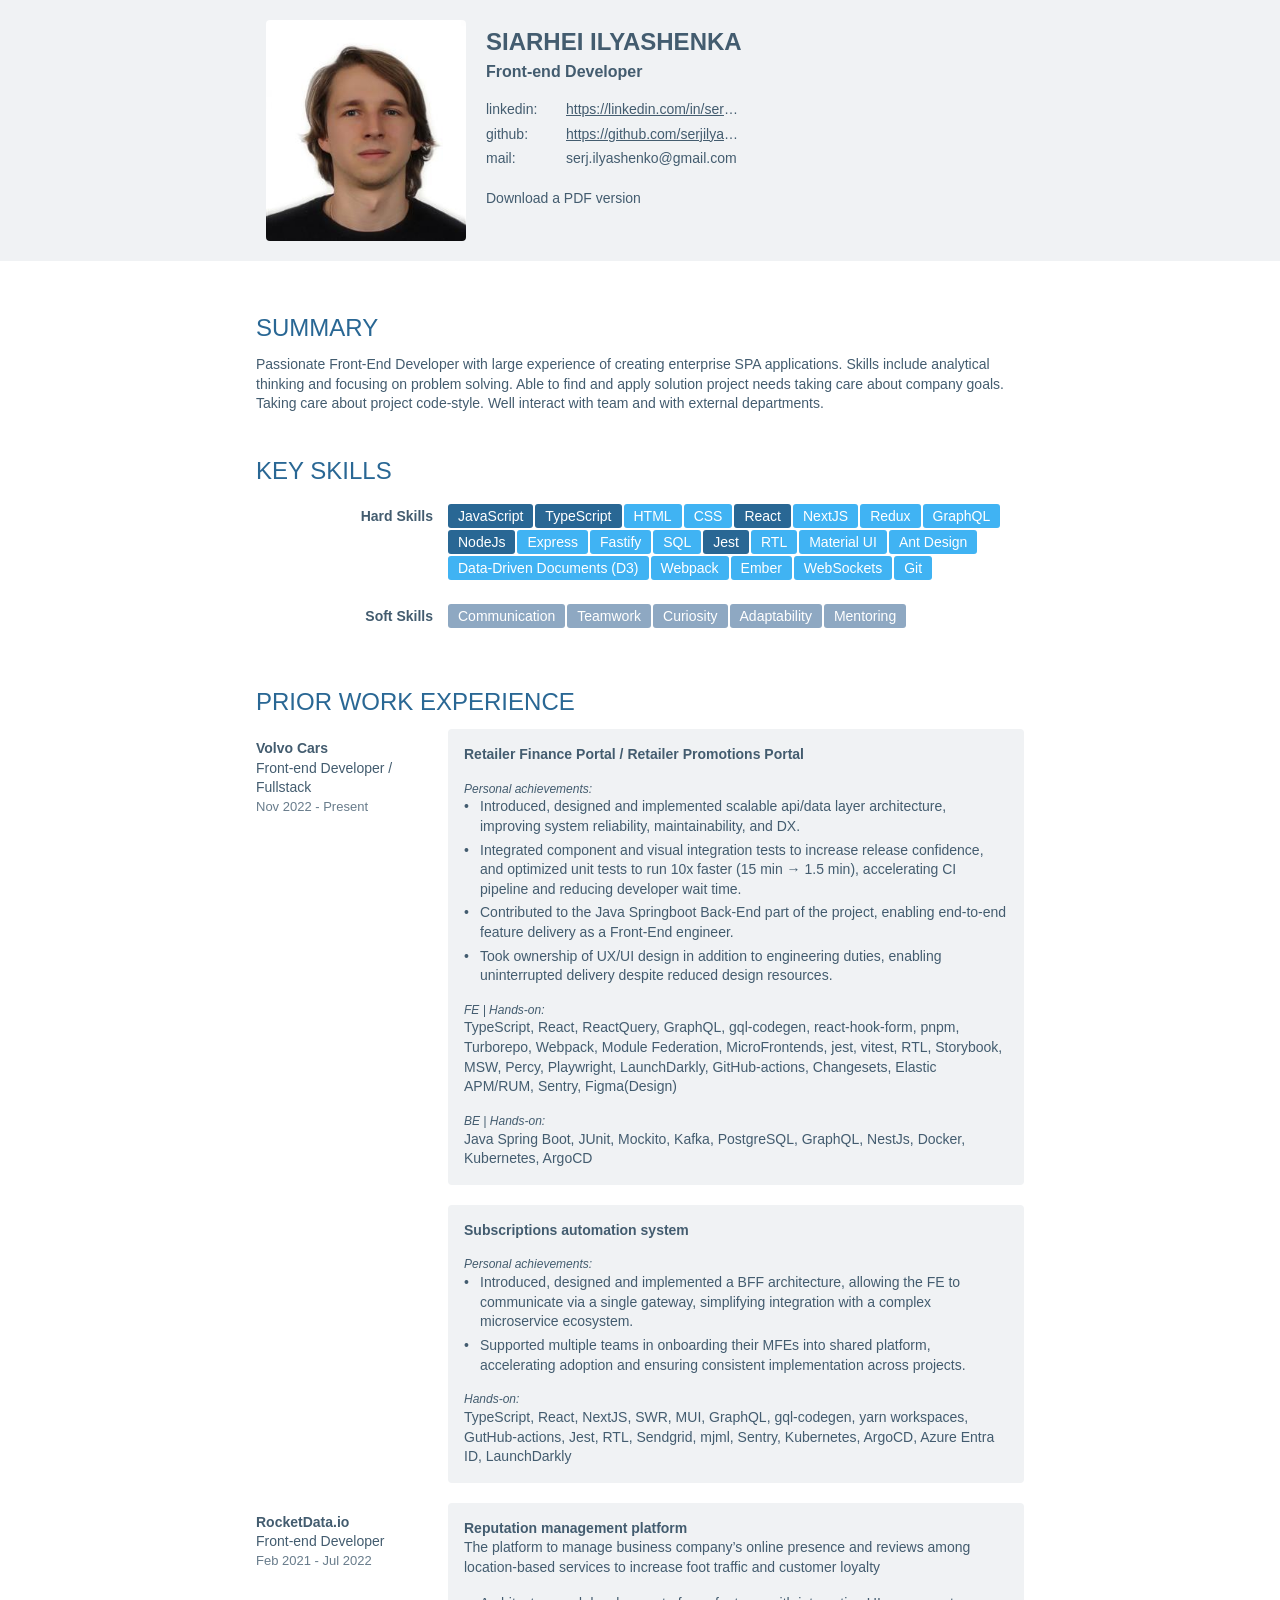
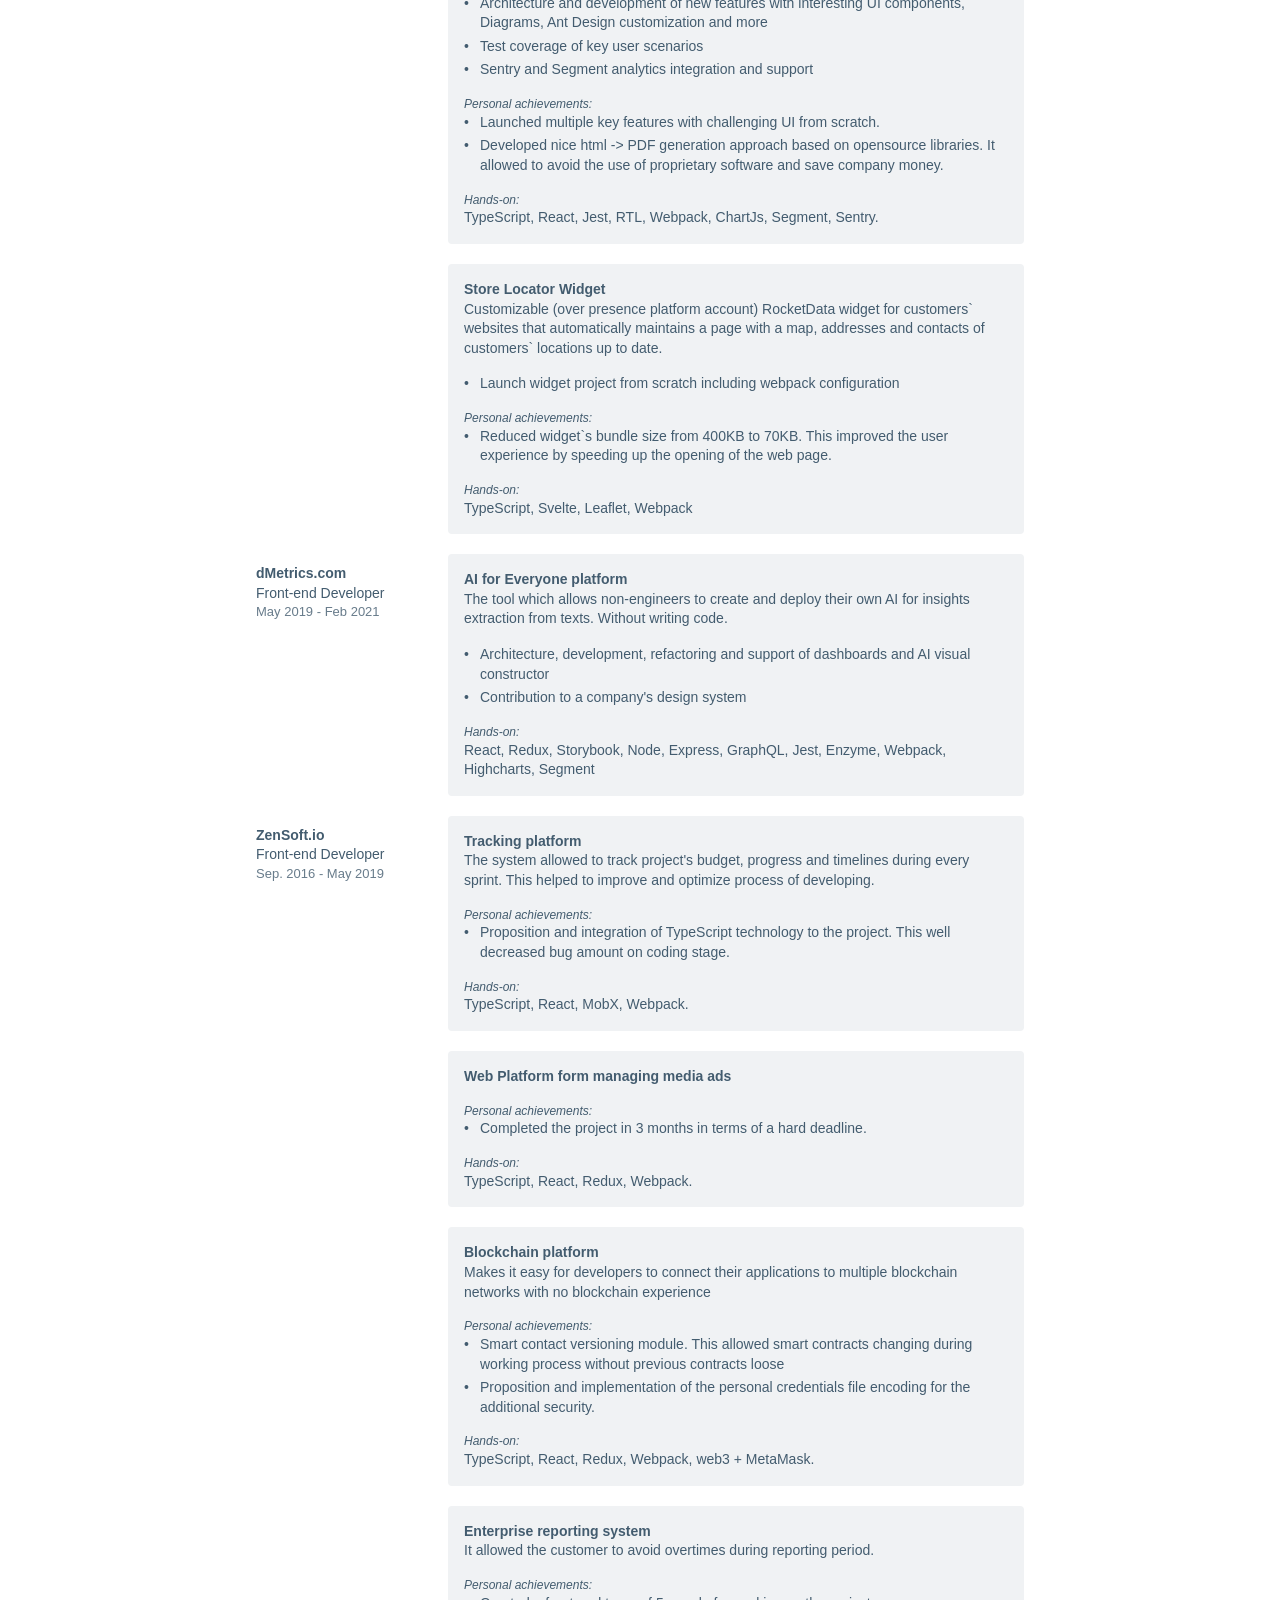
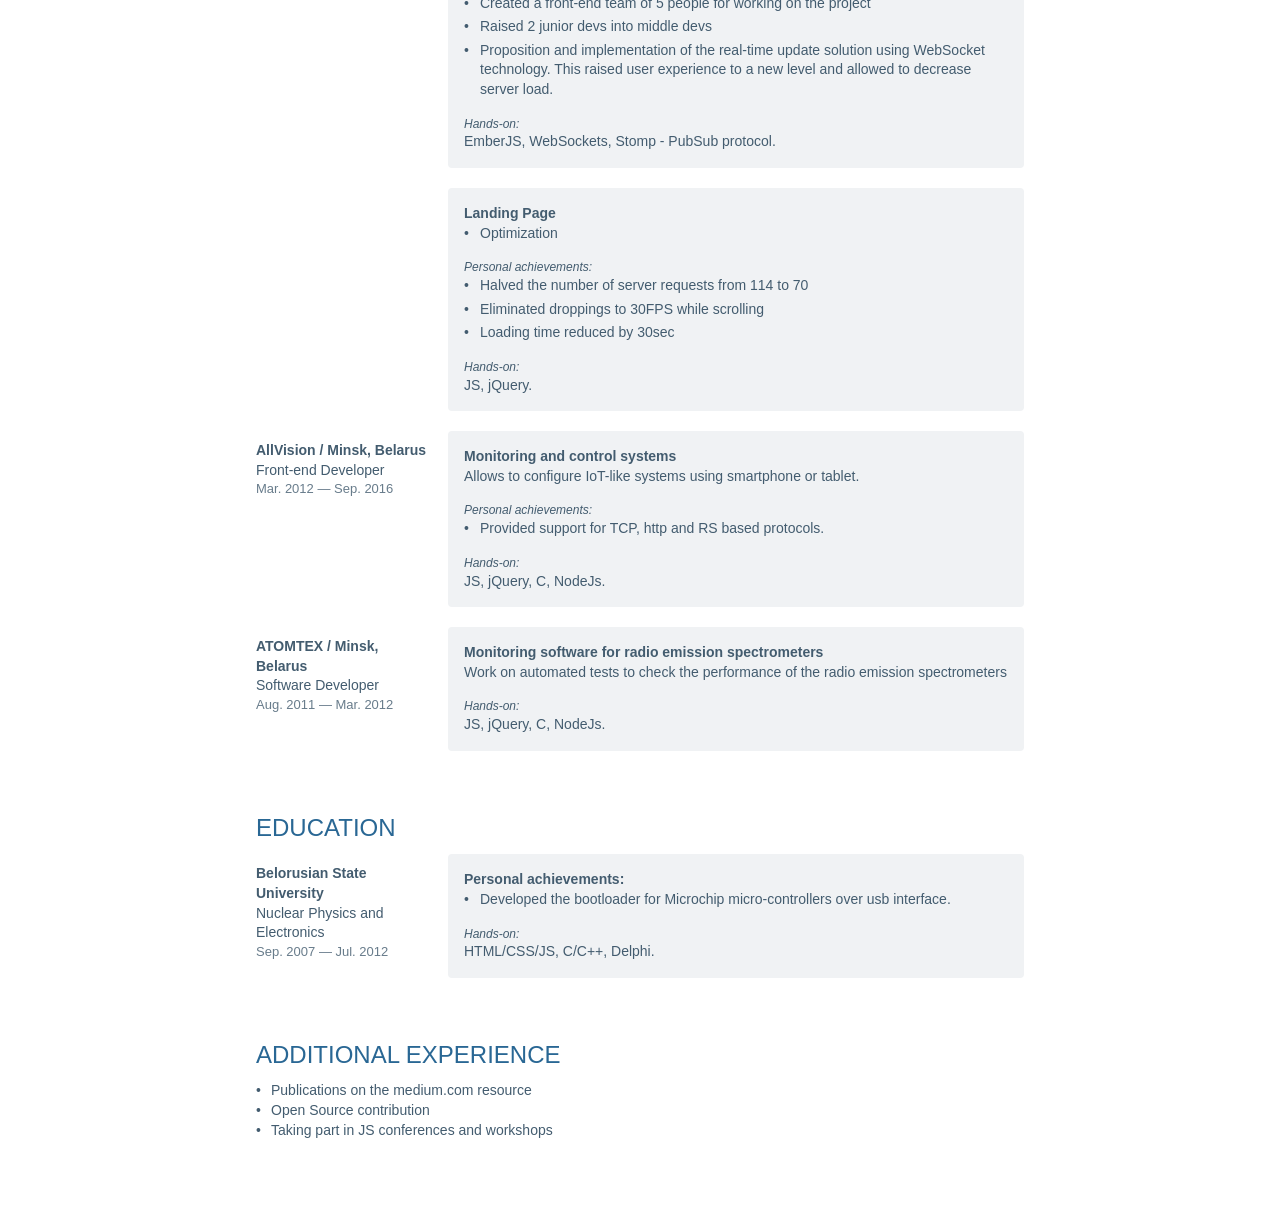
==== index.html @ 5556b8e8 "Hands-on Technologies & Tools -> Hands-on" ====
<!DOCTYPE html>
<html lang="en">
<head>
  <meta charset="UTF-8"/>
  <meta name="viewport" content="width=device-width, initial-scale=1.0"/>
  <meta http-equiv="X-UA-Compatible" content="ie=edge"/>
  <title>Siarhei Ilyashenka - Front-end developer</title>
  <meta name="twitter:title" content="Sergio Ilyashenko - Online Resume">
  <meta name="twitter:description" content="Passionate UI creator 🛠️">
  <meta name="twitter:image:src" content="https://serjilyashenko.github.io/resume/preview.png">
  <meta name="twitter:card" content="summary_large_image">
  <meta property="og:title" content="Sergio Ilyashenko - Online Resume"/>
  <meta property="og:image" content="https://serjilyashenko.github.io/resume/preview.png"/>
  <meta property="og:image:width" content="3560"/>
  <meta property="og:image:height" content="1526"/>
  <meta property="og:description" content="Passionate UI creator"/>
  <meta property="og:url" content="https://serjilyashenko.github.io/resume/"/>
  <link rel="shortcut icon" href="./favicon.jpeg"/>
  <link rel="stylesheet" href="./styles.css"/>
</head>
<body>
<div class="page-wrapper">
  <header class="header">
    <div class="header__content">
      <div class="header__left">
        <div class="header__photo">
          <img src="photo.jpg" alt="Sergio Ilyashenko"/>
        </div>
      </div>
      <div class="header__center">
        <div class="owner">
          <h1 class="owner__name">
            Siarhei Ilyashenka
          </h1>
          <p class="owner__position">
            Front-end Developer
          </p>
          <address class="owner__contacts">
            <div class="owner__contact">
              <div class="owner__contact-label">linkedin:</div>
              <a class="link" href="https://linkedin.com/in/sergio-ilyashenko" target="_blank"
              >https://linkedin.com/in/sergio-ilyashenko</a>
            </div>
            <div class="owner__contact">
              <div class="owner__contact-label">github:</div>
              <a class="link" href="https://github.com/serjilyashenko" target="_blank"
              >https://github.com/serjilyashenko</a>
            </div>
            <div class="owner__contact">
              <div class="owner__contact-label">mail:</div>
              <div>serj.ilyashenko@gmail.com</div>
            </div>
          </address>
          <div class="download">
            <a
              class="download__btn"
              href="./Siarhei%20Ilyashenka%20-%20Front-end%20developer.pdf"
              target="_blank"
              download="Siarhei Ilyashenka - Frontend developer.pdf"
            >Download a PDF version</a
            >
          </div>
        </div>
      </div>
    </div>
  </header>
  <main class="page-content">
    <section class="topic">
      <h2 class="topic__title">Summary</h2>
      <p class="topic__content">
        Passionate Front-End Developer with large experience of creating enterprise SPA applications. Skills
        include analytical thinking and focusing on problem solving. Able to find and apply solution project needs
        taking care about company goals. Taking care about project code-style. Well interact with team and with
        external departments.
      </p>
    </section>
    <section class="topic">
      <h2 class="topic__title">Key skills</h2>
      <div class="topic__content">
        <div class="skills">
          <div class="skills__left">
            <div class="company">
              <div class="company__name company__name_right">Hard Skills</div>
            </div>
          </div>
          <div class="skills__center">
            <ul class="skill-list">
              <li class="skill-list__item skill-list__item_highlight">JavaScript</li>
              <li class="skill-list__item skill-list__item_highlight">TypeScript</li>
              <li class="skill-list__item">HTML</li>
              <li class="skill-list__item">CSS</li>
              <li class="skill-list__item skill-list__item_highlight">React</li>
              <li class="skill-list__item">NextJS</li>
              <li class="skill-list__item">Redux</li>
              <li class="skill-list__item">GraphQL</li>
              <li class="skill-list__item skill-list__item_highlight">NodeJs</li>
              <li class="skill-list__item">Express</li>
              <li class="skill-list__item">Fastify</li>
              <li class="skill-list__item">SQL</li>
<!--              <li class="skill-list__item">NestJs</li>-->
              <li class="skill-list__item skill-list__item_highlight">Jest</li>
              <li class="skill-list__item">RTL</li>
              <li class="skill-list__item">Material UI</li>
              <li class="skill-list__item">Ant Design</li>
              <li class="skill-list__item">Data-Driven Documents (D3)</li>
              <li class="skill-list__item">Webpack</li>
              <li class="skill-list__item">Ember</li>
              <!--              <li class="skill-list__item">KnockoutJs</li>-->
              <li class="skill-list__item">WebSockets</li>
              <li class="skill-list__item">Git</li>
            </ul>
          </div>
        </div>
        <div class="skills">
          <div class="skills__left">
            <div class="company">
              <div class="company__name company__name_right">Soft Skills</div>
            </div>
          </div>
          <div class="skills__center">
            <ul class="skill-list skills-list_additional">
              <li class="skill-list__item">Communication</li>
              <li class="skill-list__item">Teamwork</li>
              <li class="skill-list__item">Curiosity</li>
              <li class="skill-list__item">Adaptability</li>
              <li class="skill-list__item">Mentoring</li>
              <!--                  <li class="skill-list__item">Interviewing</li>-->
            </ul>
          </div>
        </div>
      </div>
    </section>
    <section class="topic">
      <h2 class="topic__title">Prior work experience</h2>
      <div class="topic__content">
        <div class="experience">
          <div class="experience__left">
            <div class="company">
              <div class="company__name">Volvo Cars</div>
              <div class="company__position">Front-end Developer / Fullstack</div>
              <div class="company__dates"> Nov 2022 - Present</div>
            </div>
          </div>
          <div class="experience__center">
            <!-- VolvoCars projects start -->
            <div class="project">
              <h4 class="project__title">
                Retailer Finance Portal / Retailer Promotions Portal
              </h4>
<!--              <ul class="project__text">-->
<!--                <li>Architecture, launch and development of a new MFEs in a monorepo ecosystem</li>-->
<!--              </ul>-->
              <p class="project__subtitle">
                Personal achievements:
              </p>
              <ul class="project__text">
                <li>Introduced, designed and implemented scalable api/data layer architecture, improving system reliability, maintainability, and DX.</li>
                <li>Integrated component and visual integration tests to increase release confidence, and optimized unit tests to run 10x faster (15 min → 1.5 min), accelerating CI pipeline and reducing developer wait time.</li>
                <li>Contributed to the Java Springboot Back-End part of the project, enabling end-to-end feature delivery as a Front-End engineer.</li>
                <li>Took ownership of UX/UI design in addition to engineering duties, enabling uninterrupted delivery despite reduced design resources.</li>
              </ul>
              <p class="project__subtitle">
                FE | Hands-on:
              </p>
              <p class="project__text">
                TypeScript, React, ReactQuery, GraphQL, gql-codegen, react-hook-form, pnpm, Turborepo,
                Webpack, Module Federation, MicroFrontends, jest, vitest,
                RTL, Storybook, MSW, Percy, Playwright, LaunchDarkly, GitHub-actions, Changesets, Elastic APM/RUM,
                Sentry, Figma(Design)
              </p>
              <p class="project__subtitle">
                BE | Hands-on:
              </p>
              <p class="project__text">
                Java Spring Boot, JUnit, Mockito, Kafka, PostgreSQL, GraphQL, NestJs, Docker, Kubernetes, ArgoCD
              </p>
            </div>

            <div class="project">
              <h4 class="project__title">
                Subscriptions automation system
              </h4>
<!--              <ul class="project__text">-->
<!--                <li>Architecture, launch and development of a new project in a monorepo ecosystem</li>-->
<!--                <li>Development of API Gateway for the SPA application</li>-->
<!--                <li>MS Azure services integration</li>-->
<!--                <li>Test coverage of key user scenarios</li>-->
<!--              </ul>-->
              <p class="project__subtitle">
                Personal achievements:
              </p>
              <ul class="project__text">
                <li>Introduced, designed and implemented a BFF architecture, allowing the FE to communicate via a single gateway, simplifying integration with a complex microservice ecosystem.</li>
                <li>Supported multiple teams in onboarding their MFEs into shared platform, accelerating adoption and ensuring consistent implementation across projects.</li>
              </ul>
              <p class="project__subtitle">
                Hands-on:
              </p>
              <p class="project__text">
                TypeScript, React, NextJS, SWR, MUI, GraphQL, gql-codegen, yarn workspaces, GutHub-actions, Jest,
                RTL, Sendgrid, mjml, Sentry, Kubernetes, ArgoCD, Azure Entra ID, LaunchDarkly
              </p>
            </div>
            <!-- VolvoCars projects end -->
          </div>
        </div>

        <div class="experience">
          <div class="experience__left">
            <div class="company">
              <div class="company__name">RocketData.io</div>
              <div class="company__position">Front-end Developer</div>
              <div class="company__dates"> Feb 2021 - Jul 2022</div>
            </div>
          </div>
          <div class="experience__center">
            <!-- RocketData.io projects start -->
            <div class="project">
              <h4 class="project__title">
                Reputation management platform
              </h4>
              <p class="project__text">
                The platform to manage business company’s online presence and reviews among location-based
                services to increase foot traffic and customer loyalty
              </p>
              <ul class="project__text">
                <li>Architecture and development of new features with interesting UI components, Diagrams, Ant Design
                  customization and more
                </li>
                <li>Test coverage of key user scenarios</li>
                <li>Sentry and Segment analytics integration and support</li>
              </ul>
              <p class="project__subtitle">
                Personal achievements:
              </p>
              <ul class="project__text">
                <li>Launched multiple key features with challenging UI from scratch.</li>
                <li>Developed nice html -> PDF generation approach based on opensource libraries. It allowed to
                  avoid the use of proprietary software and save company money.
                </li>
                <!--                  <li>Implemented the process of interviewing candidates for the front-end position. The process-->
                <!--                    includes theoretical questions and online pair programming tasks.-->
                <!--                  </li>-->
              </ul>
              <p class="project__subtitle">
                Hands-on:
              </p>
              <p class="project__text">
                TypeScript, React, Jest, RTL, Webpack, ChartJs, Segment, Sentry.
              </p>
            </div>

            <div class="project">
              <h4 class="project__title">
                Store Locator Widget
              </h4>
              <p class="project__text">
                Customizable (over presence platform account) RocketData widget for customers` websites that
                automatically
                maintains a page with a map, addresses and contacts of customers` locations up to date.
              </p>
              <ul class="project__text">
                <li>Launch widget project from scratch including webpack configuration</li>
              </ul>
              <p class="project__subtitle">
                Personal achievements:
              </p>
              <ul class="project__text">
                <li>
                  Reduced widget`s bundle size from 400KB to 70KB. This improved the user experience by
                  speeding up the opening of the web page.
                </li>
              </ul>
              <p class="project__subtitle">
                Hands-on:
              </p>
              <p class="project__text">
                TypeScript, Svelte, Leaflet, Webpack
              </p>
            </div>
            <!-- RocketData.io projects end -->
          </div>
        </div>

        <div class="experience">
          <div class="experience__left">
            <div class="company">
              <div class="company__name">dMetrics.com</div>
              <div class="company__position">Front-end Developer</div>
              <div class="company__dates"> May 2019 - Feb 2021</div>
            </div>
          </div>
          <div class="experience__center">
            <!-- dMetrics projects start -->
            <div class="project">
              <h4 class="project__title">
                AI for Everyone platform
              </h4>
              <p class="project__text">
                The tool which allows non-engineers to create and deploy their own AI for insights extraction from
                texts. Without writing code.
              </p>
              <ul class="project__text">
                <li>Architecture, development, refactoring and support of dashboards and AI visual constructor</li>
                <li>Contribution to a company's design system</li>
              </ul>
              <p class="project__subtitle">
                Hands-on:
              </p>
              <p class="project__text">
                React, Redux, Storybook, Node, Express, GraphQL, Jest, Enzyme, Webpack, Highcharts, Segment
              </p>
            </div>
            <!-- dMetrics projects end -->
          </div>
        </div>

        <div class="experience">
          <div class="experience__left">
            <div class="company">
              <div class="company__name">ZenSoft.io</div>
              <div class="company__position">Front-end Developer</div>
              <div class="company__dates">Sep. 2016 - May 2019</div>
            </div>
          </div>
          <div class="experience__center">
            <!-- Zensoft projects start -->
            <div class="project">
              <h4 class="project__title">
                Tracking platform
              </h4>
              <p class="project__text">
                The system allowed to track project's budget, progress and timelines during every sprint. This
                helped to improve and optimize process of developing.
              </p>
              <p class="project__subtitle">
                Personal achievements:
              </p>
              <ul class="project__text">
                <li>
                  Proposition and integration of TypeScript technology to the project. This well decreased bug
                  amount on coding stage.
                </li>
              </ul>
              <p class="project__subtitle">
                Hands-on:
              </p>
              <p class="project__text">
                TypeScript, React, MobX, Webpack.
              </p>
            </div>
            <div class="project">
              <h4 class="project__title">
                Web Platform form managing media ads
              </h4>
              <p class="project__subtitle">
                Personal achievements:
              </p>
              <ul class="project__text">
                <li>
                  Completed the project in 3 months in terms of a hard deadline.
                </li>
              </ul>
              <p class="project__subtitle">
                Hands-on:
              </p>
              <p class="project__text">
                TypeScript, React, Redux, Webpack.
              </p>
            </div>
            <div class="project">
              <h4 class="project__title">
                Blockchain platform
              </h4>
              <p class="project__text">
                Makes it easy for developers to connect their applications to multiple blockchain networks with no
                blockchain experience
              </p>
              <p class="project__subtitle">
                Personal achievements:
              </p>
              <ul class="project__text">
                <li>
                  Smart contact versioning module. This allowed smart contracts changing during working process without
                  previous contracts loose
                </li>
                <li>
                  Proposition and implementation of the personal credentials file encoding for the additional security.
                </li>
              </ul>
              <p class="project__subtitle">
                Hands-on:
              </p>
              <div class="project__text">
                TypeScript, React, Redux, Webpack, web3 + MetaMask.
              </div>
            </div>
            <div class="project">
              <h4 class="project__title">
                Enterprise reporting system
              </h4>
              <p class="project__text">
                It allowed the customer to avoid overtimes during reporting period.
              </p>
              <p class="project__subtitle">
                Personal achievements:
              </p>
              <ul class="project__text">
                <li>
                  Created a front-end team of 5 people for working on the project
                </li>
                <li>
                  Raised 2 junior devs into middle devs
                </li>
                <li>
                  Proposition and implementation of the real-time update solution using WebSocket technology. This
                  raised user experience to a new level and allowed to decrease server load.
                </li>
              </ul>
              <p class="project__subtitle">
                Hands-on:
              </p>
              <p class="project__text">
                EmberJS, WebSockets, Stomp - PubSub protocol.
              </p>
            </div>
            <div class="project">
              <h4 class="project__title">
                Landing Page
              </h4>
              <ul class="project__text">
                <li>Optimization</li>
              </ul>
              <p class="project__subtitle">
                Personal achievements:
              </p>
              <ul class="project__text">
                <li>
                  Halved the number of server requests from 114 to 70
                </li>
                <li>
                  Eliminated droppings to 30FPS while scrolling
                </li>
                <li>
                  Loading time reduced by 30sec
                </li>
              </ul>
              <p class="project__subtitle">
                Hands-on:
              </p>
              <p class="project__text">
                JS, jQuery.
              </p>
            </div>
            <!-- Zensoft projects end -->
          </div>
        </div>

        <div class="experience">
          <div class="experience__left">
            <div class="company">
              <div class="company__name">AllVision / Minsk, Belarus</div>
              <div class="company__position">Front-end Developer</div>
              <div class="company__dates">Mar. 2012 — Sep. 2016</div>
            </div>
          </div>
          <div class="experience__center">
            <div class="project">
              <div class="project__title">
                Monitoring and control systems
              </div>
              <div class="project__text">
                Allows to configure IoT-like systems using smartphone or tablet.
              </div>
              <p class="project__subtitle">
                Personal achievements:
              </p>
              <ul class="project__text">
                <li>
                  Provided support for TCP, http and RS based protocols.
                </li>
              </ul>
              <p class="project__subtitle">
                Hands-on:
              </p>
              <p class="project__text">
                JS, jQuery, C, NodeJs.
              </p>
            </div>
          </div>
        </div>

        <div class="experience">
          <div class="experience__left">
            <div class="company">
              <div class="company__name">ATOMTEX / Minsk, Belarus</div>
              <div class="company__position">Software Developer</div>
              <div class="company__dates">Aug. 2011 — Mar. 2012</div>
            </div>
          </div>
          <div class="experience__center">
            <div class="project">
              <h4 class="project__title">
                Monitoring software for radio emission spectrometers
              </h4>
              <p class="project__text">
                Work on automated tests to check the performance of the radio emission spectrometers
              </p>
              <p class="project__subtitle">
                Hands-on:
              </p>
              <p class="project__text">
                JS, jQuery, C, NodeJs.
              </p>
            </div>
          </div>
        </div>
      </div>
    </section>
    <section class="topic">
      <h2 class="topic__title">Education</h2>
      <div class="topic__content">
        <div class="experience">
          <div class="experience__left">
            <div class="company">
              <div class="company__name">Belorusian State University</div>
              <div class="company__position">Nuclear Physics and Electronics</div>
              <div class="company__dates">Sep. 2007 — Jul. 2012</div>
            </div>
          </div>
          <div class="experience__center">
            <div class="project">
              <div class="project__title">
                Personal achievements:
              </div>
              <ul class="project__text">
                <li>
                  Developed the bootloader for Microchip micro-controllers over usb interface.
                </li>
              </ul>
              <p class="project__subtitle">
                Hands-on:
              </p>
              <p class="project__text">
                HTML/CSS/JS, C/C++, Delphi.
              </p>
            </div>
          </div>
        </div>
      </div>
    </section>
    <section class="topic">
      <h2 class="topic__title">Additional experience</h2>
      <div class="topic__content">
        <div class="additional">
          <ul>
            <li>Publications on the medium.com resource</li>
            <li>Open Source contribution</li>
            <li>Taking part in JS conferences and workshops</li>
          </ul>
        </div>
      </div>
    </section>
  </main>
</div>
</body>
</html>
---- styles.css ----
body,
html {
  margin: 0;
  padding: 0;
}

body {
  min-width: 280px;
  color: #435c6f;
  font: 14px/1.4 'Helvetica Neue', Helvetica, Verdana, sans-serif;
}

h1,
h2,
h3,
h4,
h5,
h6 {
  margin: 0;
  padding: 0;
}

ol,
ul,
li,
p {
  margin: 0;
  padding: 0;
}

div {
  box-sizing: border-box;
}

a {
  color: #435c6f;
}

ol,
ul {
  list-style-type: none;
}

.page-wrapper {
  position: relative;
  overflow: hidden;
}

.page-content {
  padding: 50px 10px 50px;
  margin: 0 auto;
  max-width: 768px;
}

/* Header */
.header {
  background: #f0f2f4;
}

.header__content {
  padding: 20px 10px 20px;
  margin: 0 auto;
  max-width: 768px;
  display: flex;
  flex-wrap: wrap;
}

.header__left {
  width: 200px;
  margin-right: 20px;
}

.header__center {
}

.header__photo {
  width: 200px;
  border-radius: 4px;
  overflow: hidden;
  line-height: 0;
}

.header__photo img {
  width: 100%;
}

/* Owner */
.owner {
  padding: 10px 0 0;
}

.owner__name {
  margin: 0 0 10px;
  font-size: 24px;
  line-height: 1;
  font-weight: bold;
  text-transform: uppercase;
}

.owner__position {
  margin: 10px 0 10px;
  font-size: 16px;
  line-height: 1;
  font-weight: bold;
}

.owner__contacts {
  font-style: normal;
  margin: 20px 0 0;
}

.owner__contact {
  margin: 0 0 5px;
  display: flex;
}

.owner__contact:last-child {
  margin-bottom: 0;
}

.owner__contact-label {
  width: 80px;
}

/* Topic */
.topic {
  margin: 0 0 40px;
}

.topic__title {
  margin: 0 0 10px;
  font-size: 24px;
  font-weight: normal;
  text-transform: uppercase;
  color: #296794;
}

.topic__content {
}

.link {
  text-overflow: ellipsis;
  width: 174px;
  white-space: nowrap;
  overflow: hidden;
}

/* Skills */
.skills {
  display: flex;
  flex-wrap: wrap;
}

.skills__left {
  padding-right: 15px;
  width: 25%;
}

.skills__center {
  width: 75%;
}

.skill-list {
  margin: 0 0 15px;
  padding: 7px 0 0;
  position: relative;
  overflow: hidden;
}

.skill-list__item {
  margin: 0 2px 2px 0;
  padding: 5px 10px;
  line-height: 1;
  white-space: nowrap;
  color: #fff;
  float: left;
  border-radius: 3px;
  background: #40b3f3;
  cursor: default;
}

.skill-list__item:hover {
  opacity: 0.9;
}

.skill-list__item_highlight {
  background: #296794;
}

.skills-list_additional .skill-list__item {
  background: #8ea8c2;
}

.skills__title {
}

/* Experience */
.experience {
  display: flex;
  flex-wrap: wrap;
}

.experience__left {
  flex-grow: 1;
  min-width: 135px;
  padding-right: 15px;
  width: 25%;
}

.experience__center {
  flex-grow: 1;
  width: 75%;
}

/* Company */
.company {
  padding: 10px 0;
}

.company__name {
  font-weight: bold;
}

.company__name_right {
  text-align: right;
}

.company__position {
}

.company__dates {
  font-size: 13px;
  opacity: 0.8;
}

/* Project */
.project {
  margin: 0 0 20px;
  padding: 16px;
  background: #f0f2f4;
  border-radius: 4px;
}

.project ul li {
  padding-left: 16px;
  margin-bottom: 4px;
  position: relative;
}

.project ul li:before {
  content: '\2022';
  position: absolute;
  left: 0;
  top: 0;
}

.project__title {
  font-size: inherit;
  font-weight: bold;
}

.project__subtitle {
  margin: 0;
  font-size: 12px;
  font-style: italic;
}

.project__title + .project__subtitle {
  margin-top: 16px;
}

.project__text {
  margin: 0 0 16px;
}

.project__text:last-child {
  margin-bottom: 0;
}

/* Additional */
.additional {
}

.additional ul li {
  padding-left: 15px;
  position: relative;
}

.additional ul li:before {
  content: '\2022';
  position: absolute;
  left: 0;
  top: 0;
}

/* Download */
.download {
  text-align: left;
  padding: 20px 20px 0 0;
}

.download__btn {
  text-decoration: none;
}
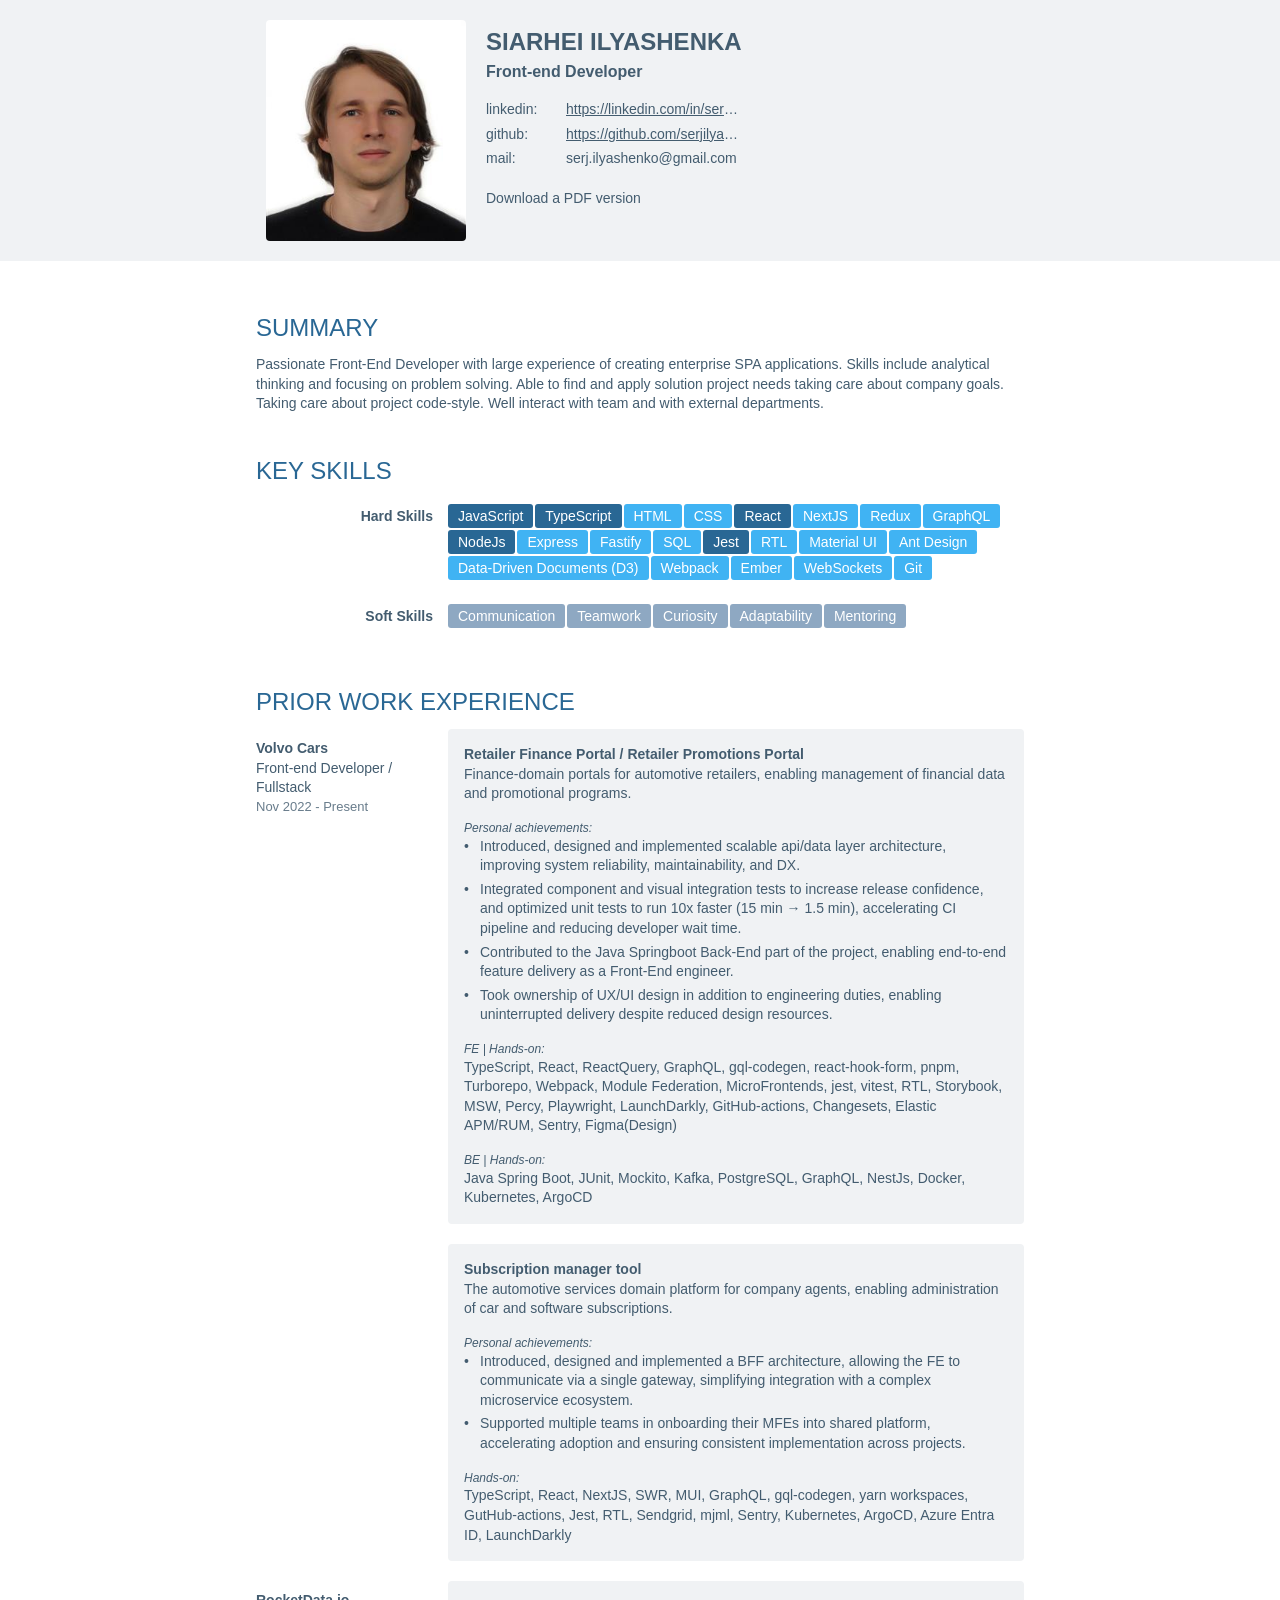
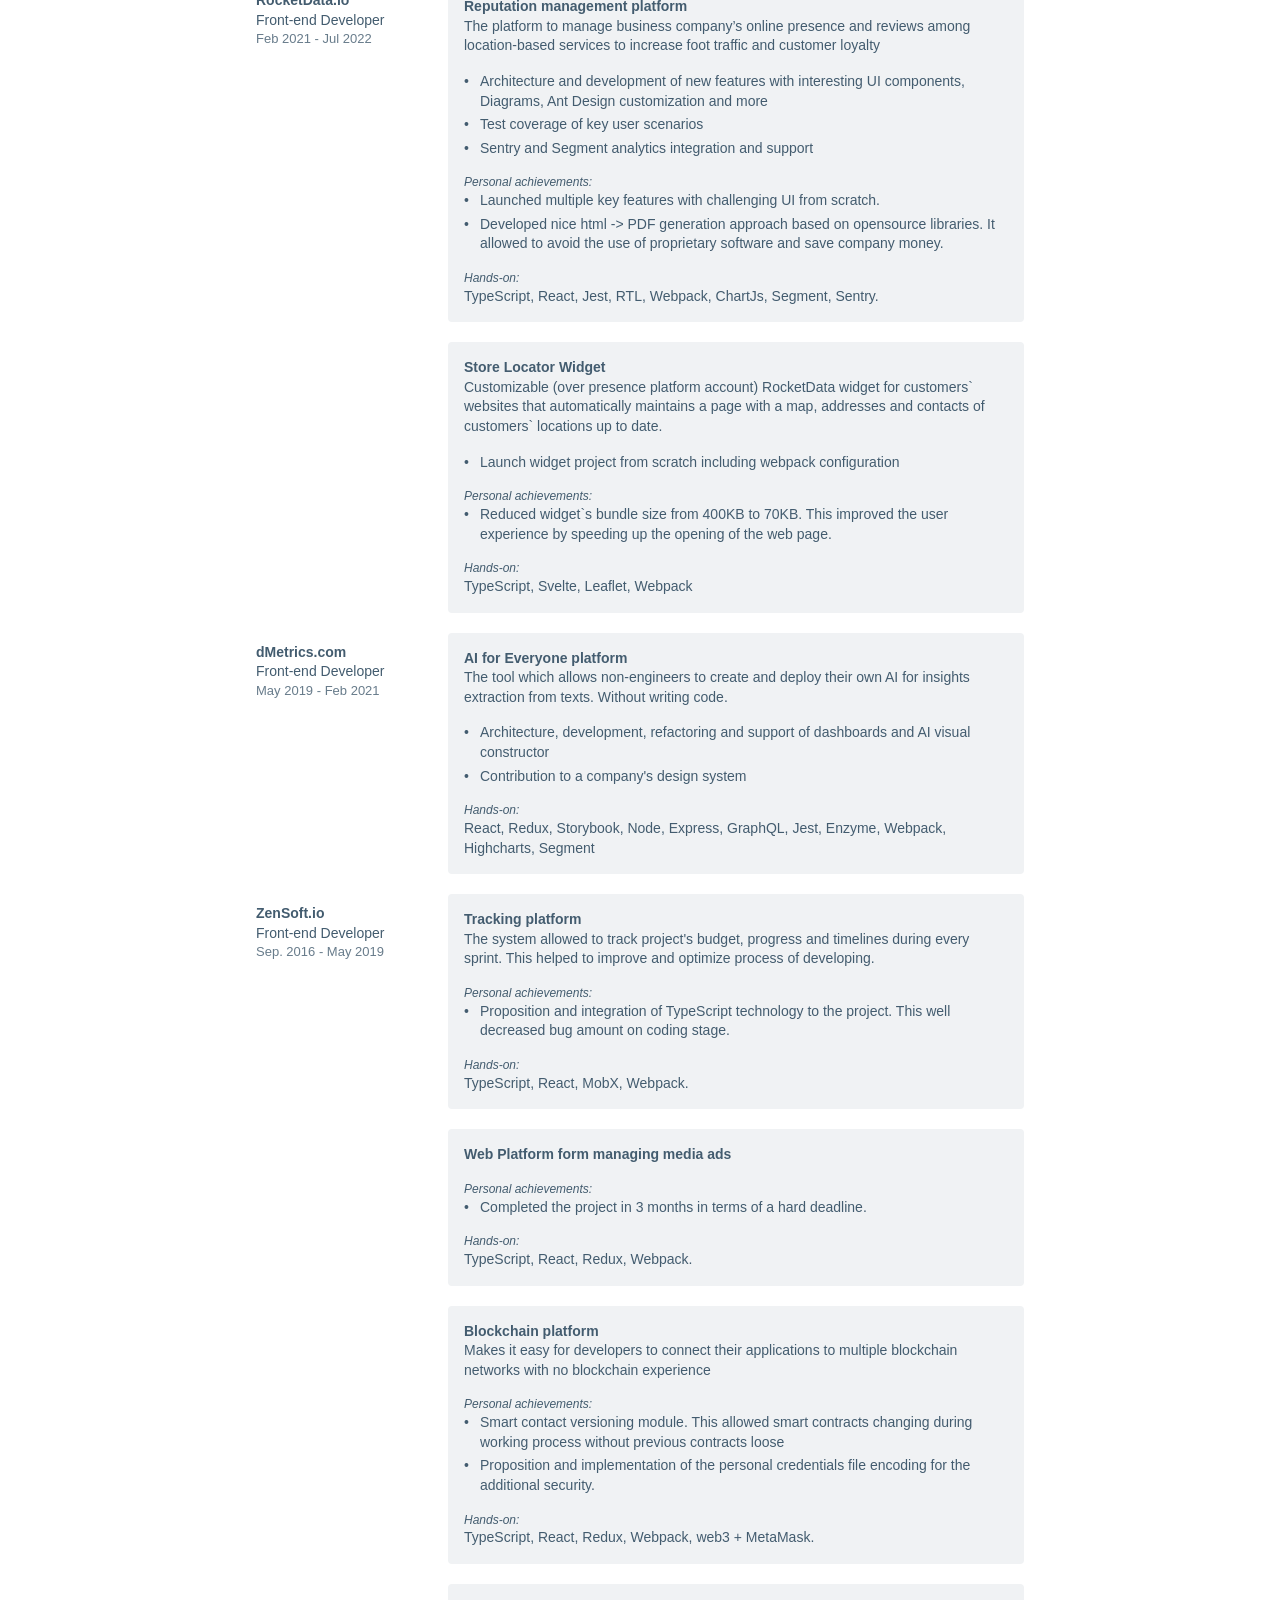
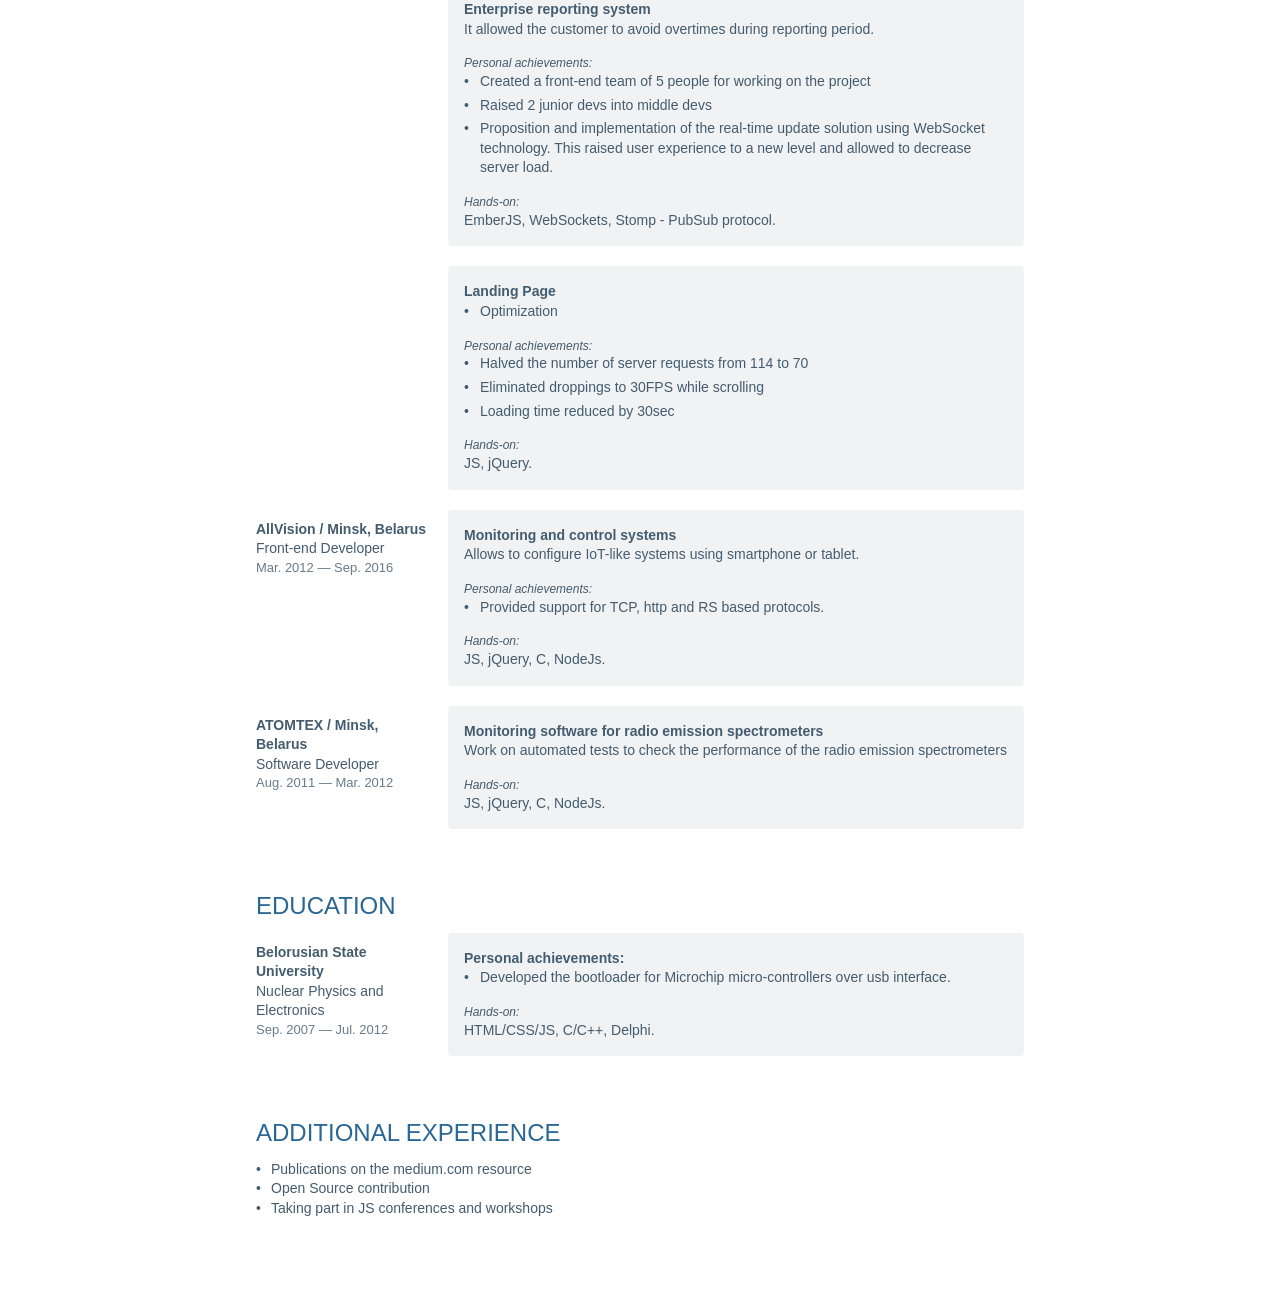
==== commit 8abc9e40: "volvocars projects domain descriptions" ====
--- a/index.html
+++ b/index.html
@@ -124,7 +124,7 @@
               <li class="skill-list__item">Curiosity</li>
               <li class="skill-list__item">Adaptability</li>
               <li class="skill-list__item">Mentoring</li>
-              <!--                  <li class="skill-list__item">Interviewing</li>-->
+              <!--<li class="skill-list__item">Interviewing</li>-->
             </ul>
           </div>
         </div>
@@ -147,9 +147,12 @@
               <h4 class="project__title">
                 Retailer Finance Portal / Retailer Promotions Portal
               </h4>
-<!--              <ul class="project__text">-->
-<!--                <li>Architecture, launch and development of a new MFEs in a monorepo ecosystem</li>-->
-<!--              </ul>-->
+              <p class="project__text">
+                Finance-domain portals for automotive retailers, enabling management of financial data and promotional programs.
+              </p>
+              <!--<ul class="project__text">-->
+                <!--<li>Architecture, launch and development of a new MFEs in a monorepo ecosystem</li>-->
+              <!--</ul>-->
               <p class="project__subtitle">
                 Personal achievements:
               </p>
@@ -178,14 +181,17 @@
 
             <div class="project">
               <h4 class="project__title">
-                Subscriptions automation system
-              </h4>
-<!--              <ul class="project__text">-->
-<!--                <li>Architecture, launch and development of a new project in a monorepo ecosystem</li>-->
-<!--                <li>Development of API Gateway for the SPA application</li>-->
-<!--                <li>MS Azure services integration</li>-->
-<!--                <li>Test coverage of key user scenarios</li>-->
-<!--              </ul>-->
+                Subscription manager tool
+              </h4>
+              <p class="project__text">
+                The automotive services domain platform for company agents, enabling administration of car and software subscriptions.
+              </p>
+              <!--<ul class="project__text">-->
+                <!--<li>Architecture, launch and development of a new project in a monorepo ecosystem</li>-->
+                <!--<li>Development of API Gateway for the SPA application</li>-->
+                <!--<li>MS Azure services integration</li>-->
+                <!--<li>Test coverage of key user scenarios</li>-->
+              <!--</ul>-->
               <p class="project__subtitle">
                 Personal achievements:
               </p>
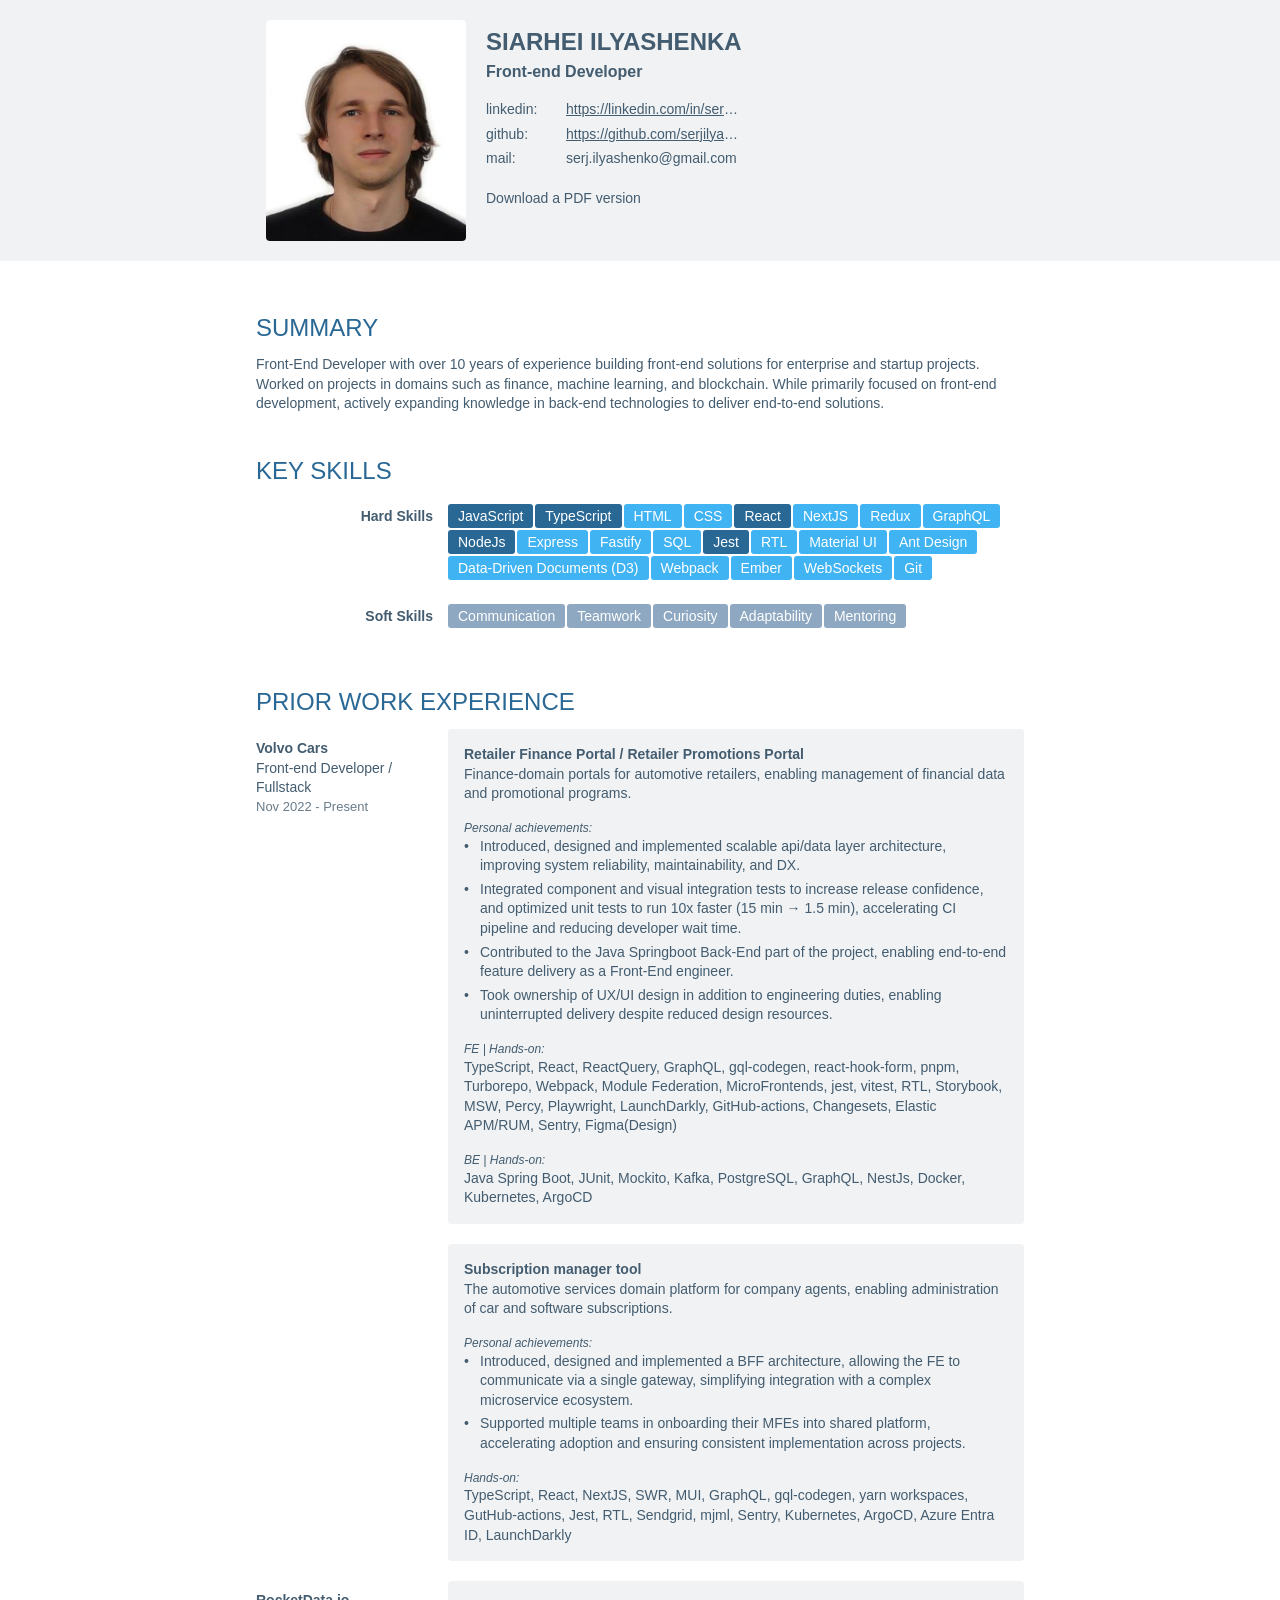
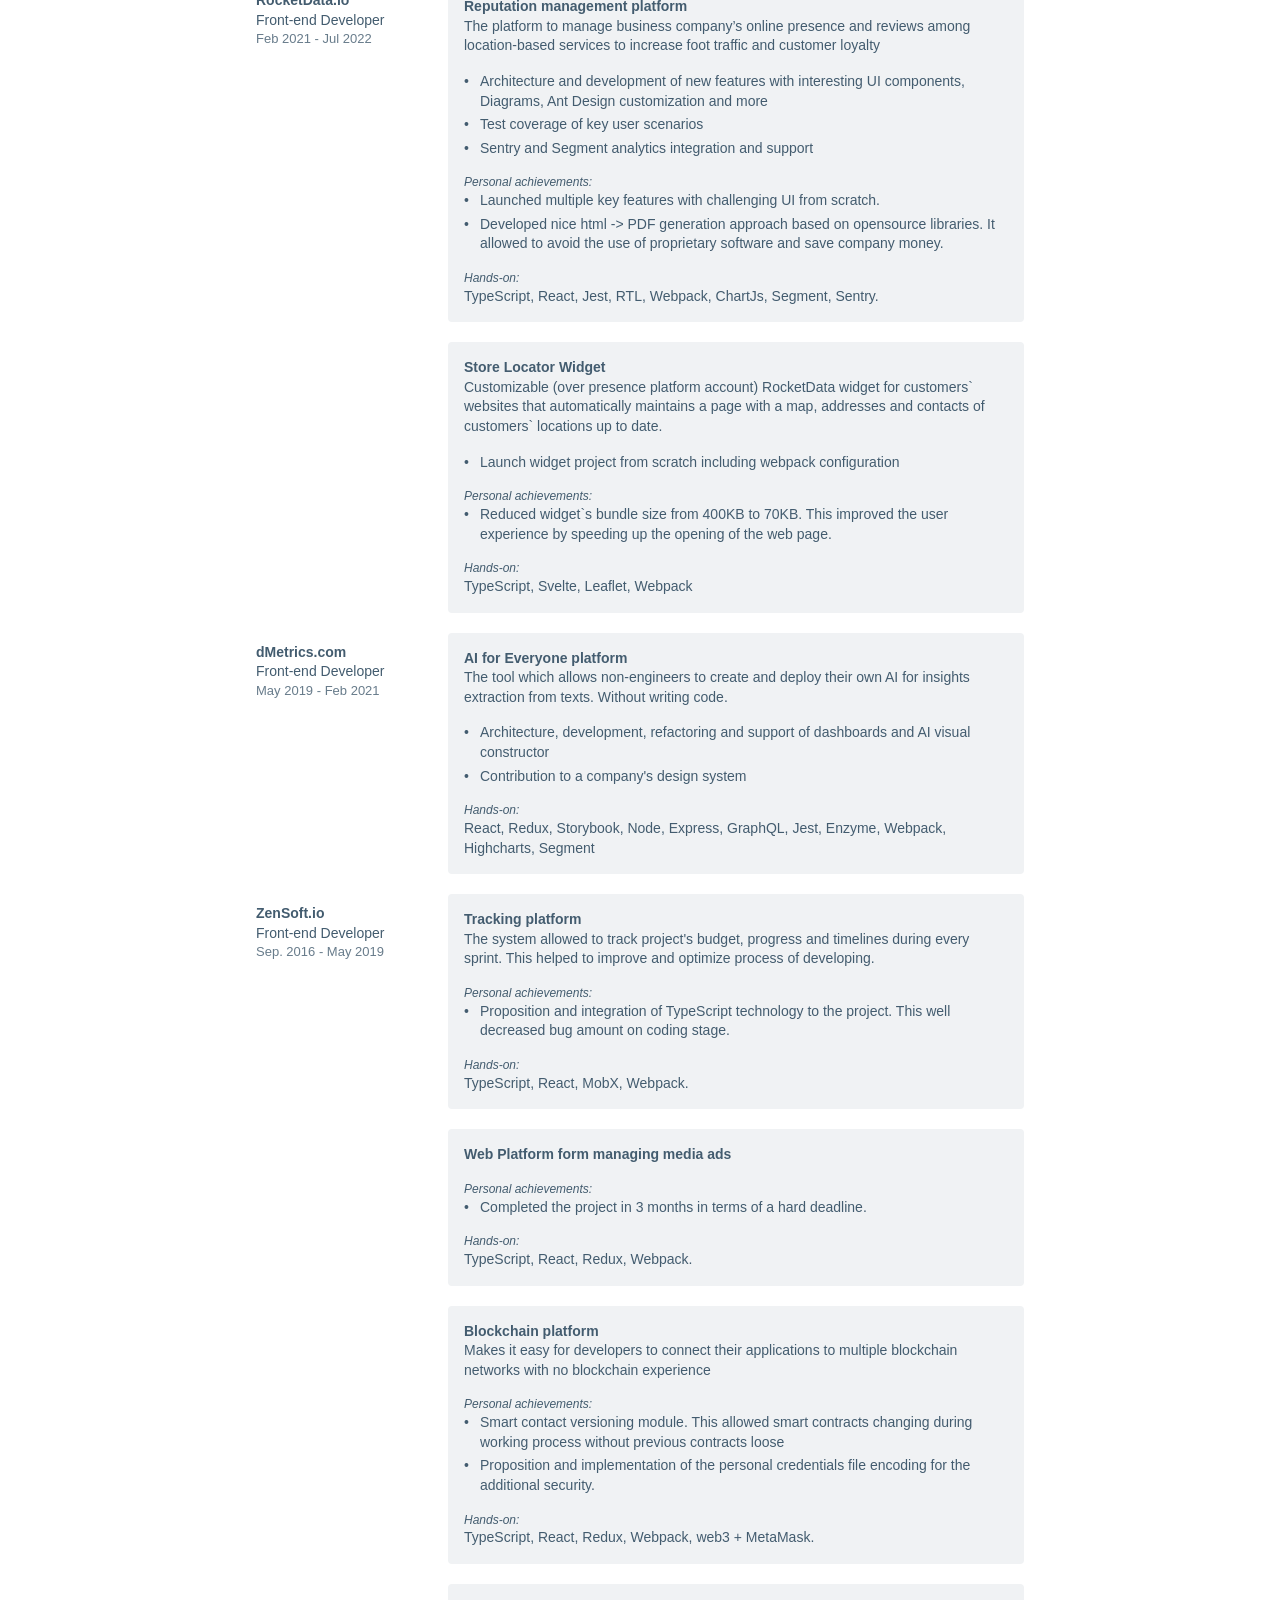
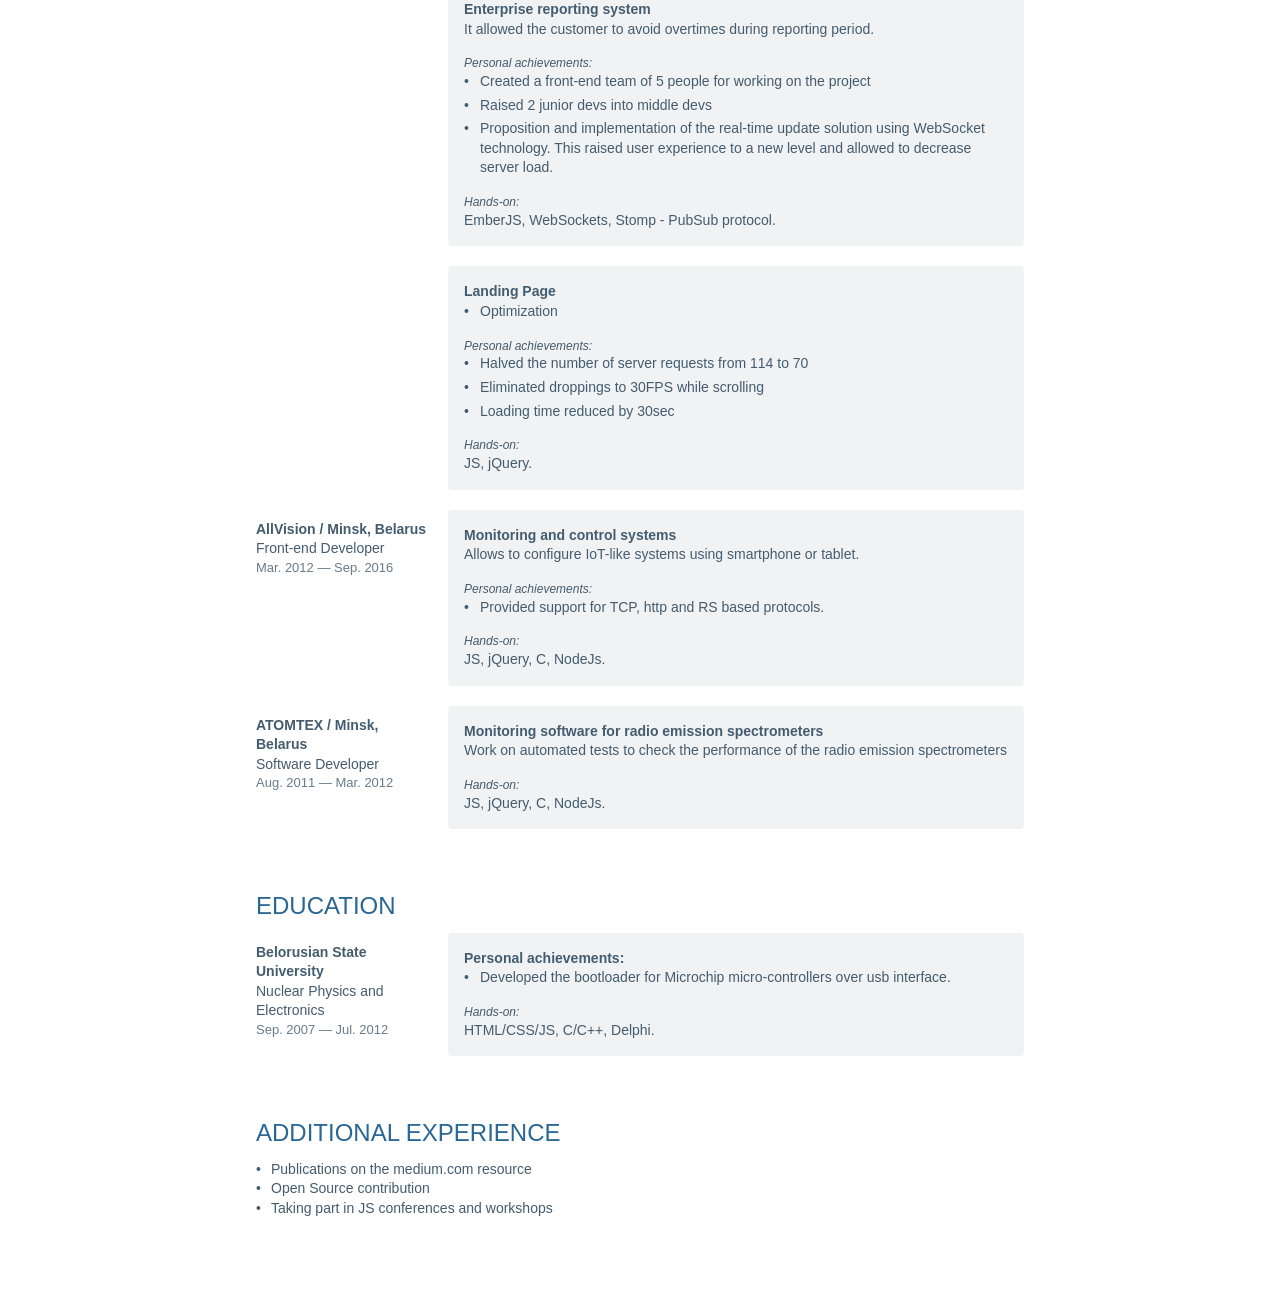
==== commit f14ab1e4: "summary update" ====
--- a/index.html
+++ b/index.html
@@ -68,10 +68,9 @@
     <section class="topic">
       <h2 class="topic__title">Summary</h2>
       <p class="topic__content">
-        Passionate Front-End Developer with large experience of creating enterprise SPA applications. Skills
-        include analytical thinking and focusing on problem solving. Able to find and apply solution project needs
-        taking care about company goals. Taking care about project code-style. Well interact with team and with
-        external departments.
+        Front-End Developer with over 10 years of experience building front-end solutions for enterprise and startup projects.
+        Worked on projects in domains such as finance, machine learning, and blockchain.
+        While primarily focused on front-end development, actively expanding knowledge in back-end technologies to deliver end-to-end solutions.
       </p>
     </section>
     <section class="topic">
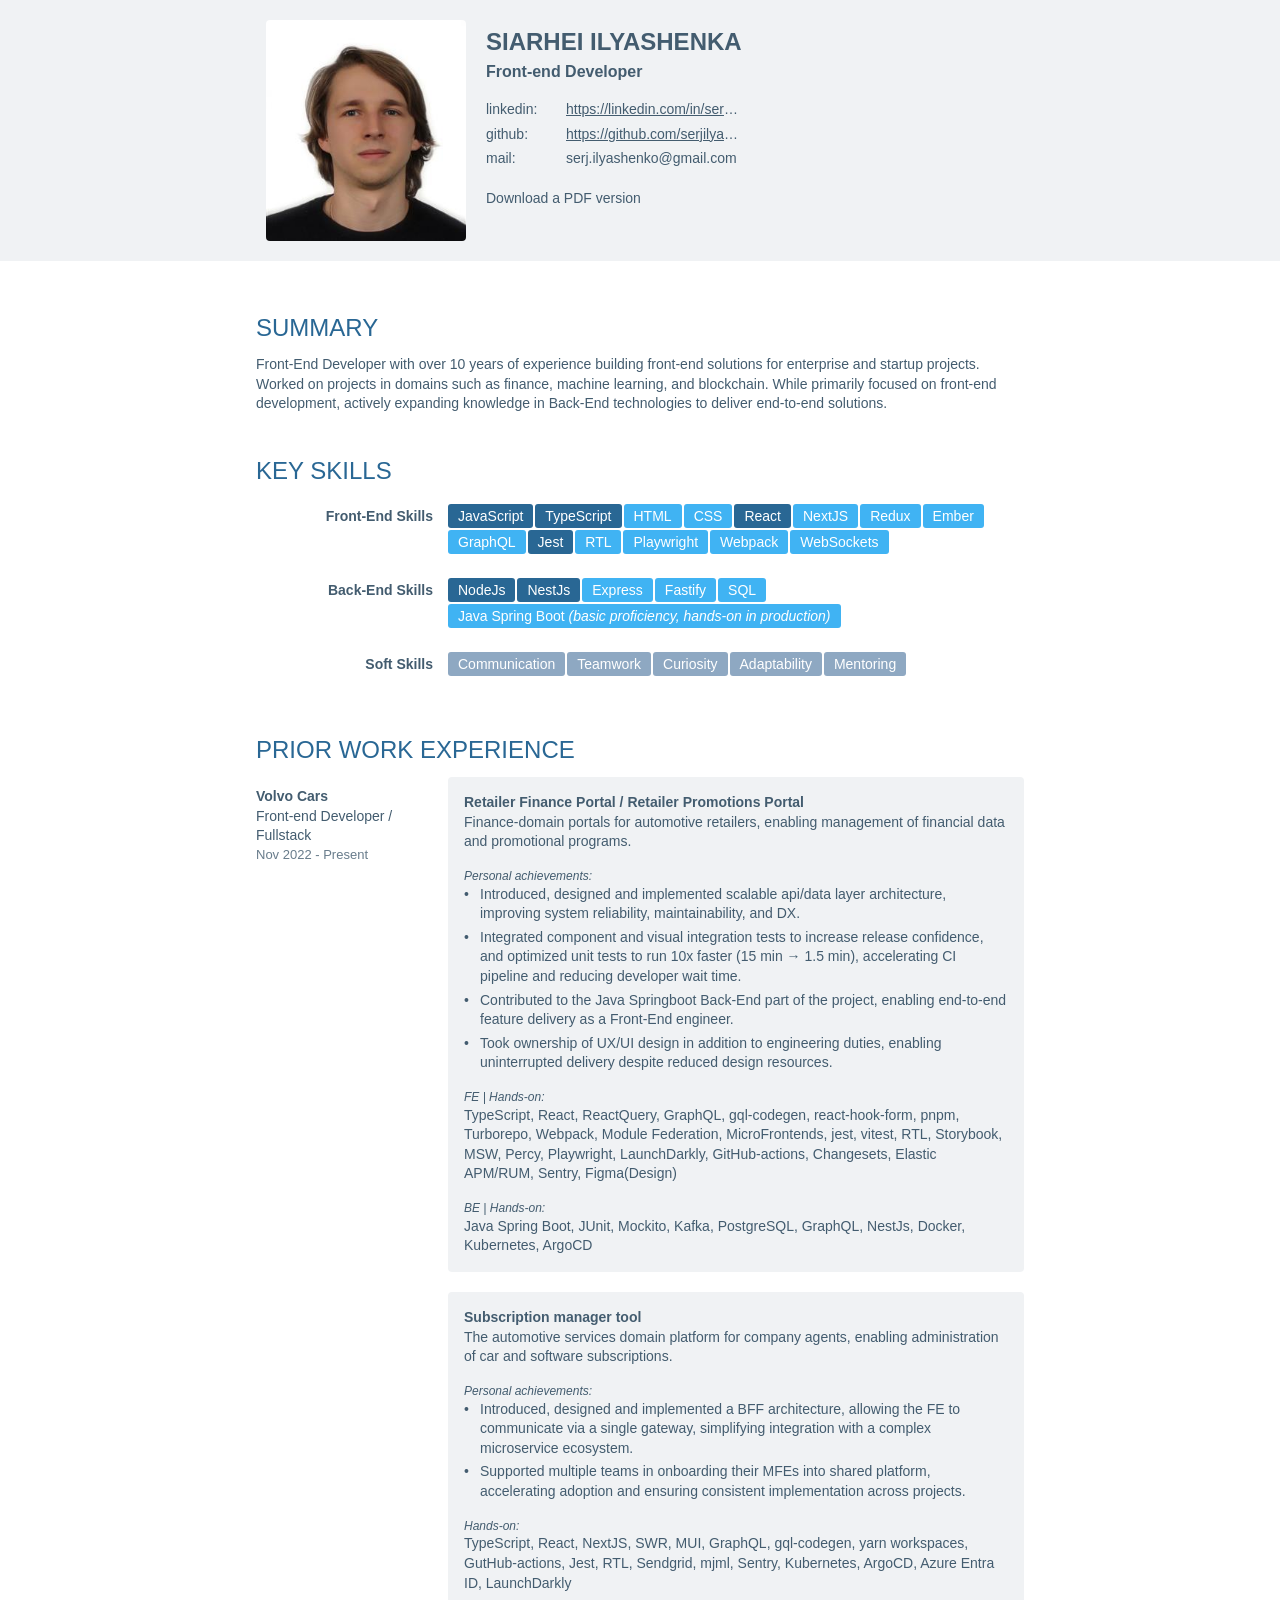
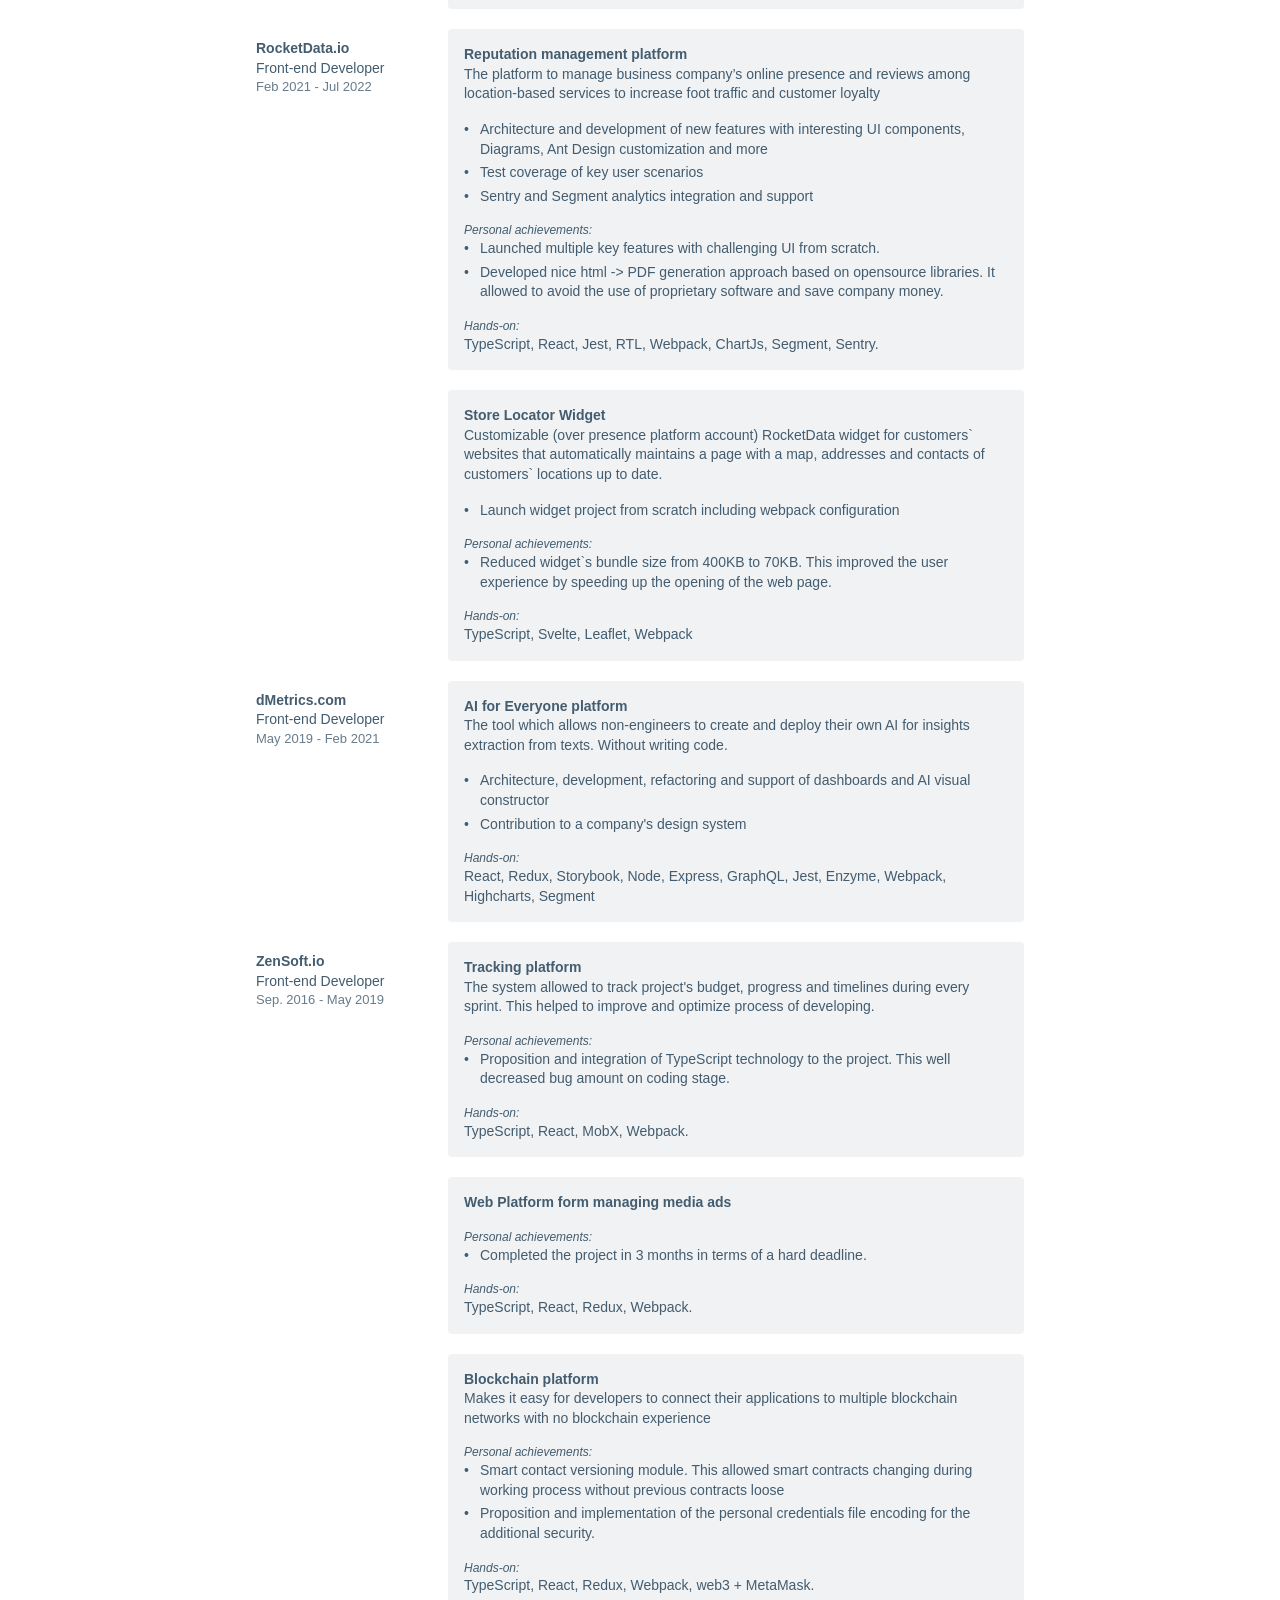
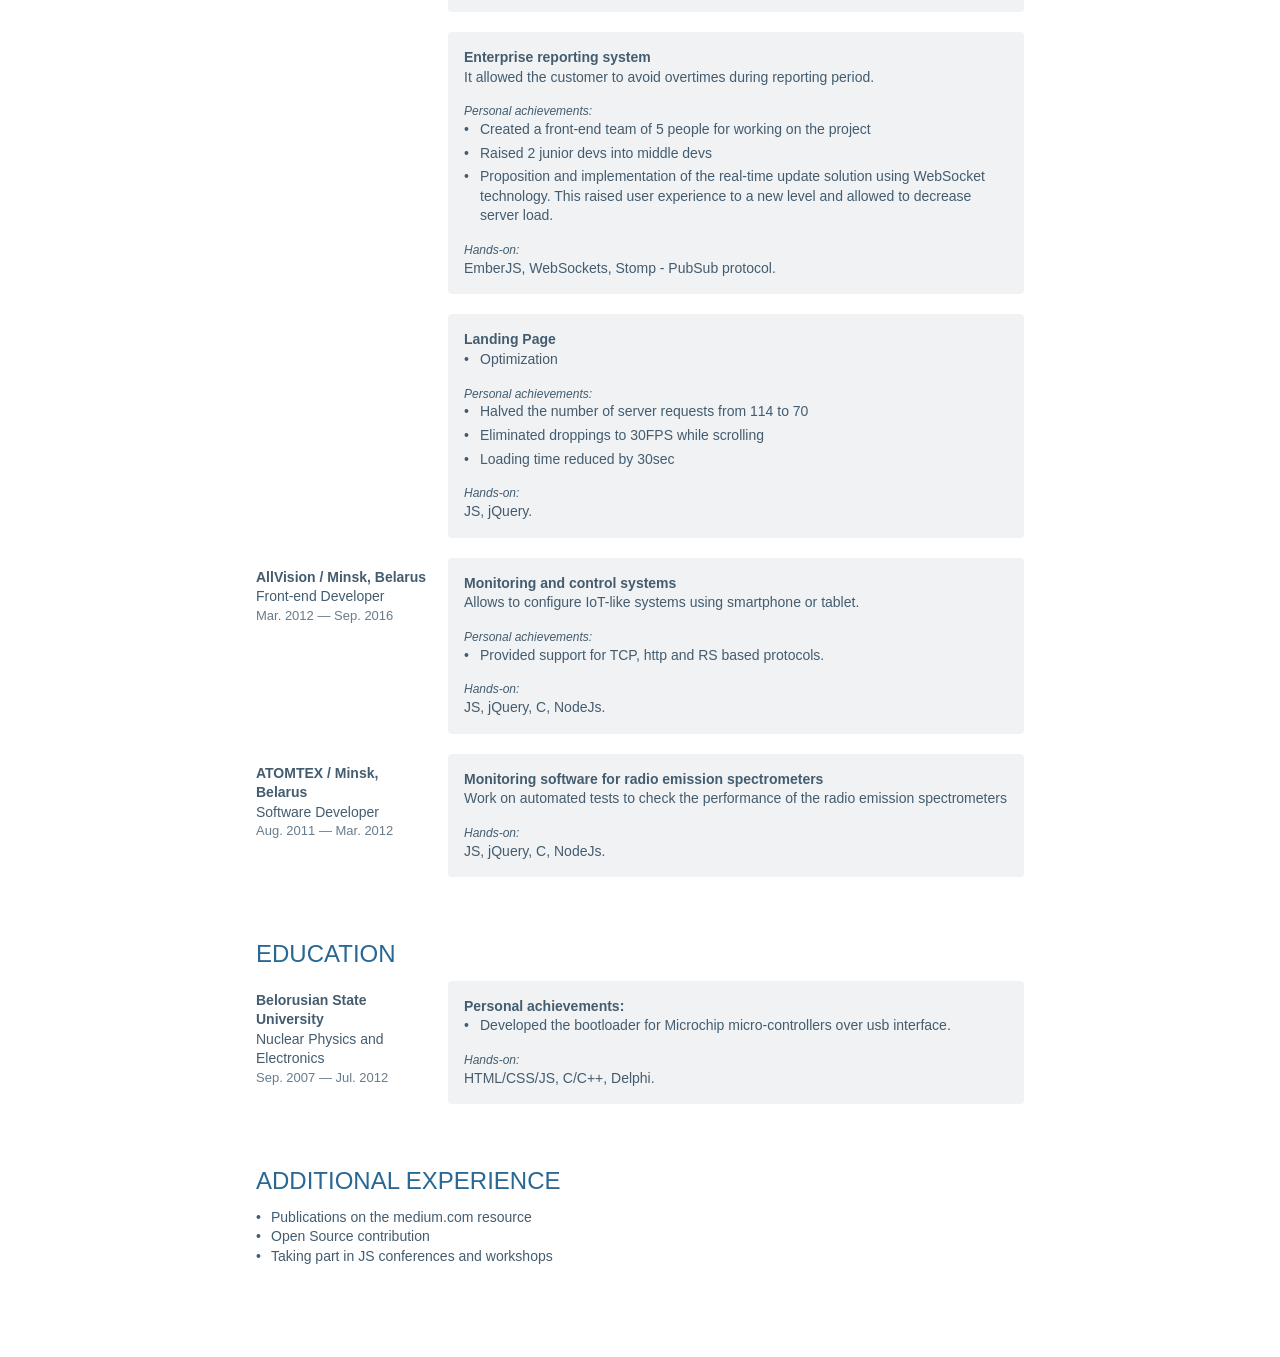
==== commit b7379c1f: "add BE skills" ====
--- a/index.html
+++ b/index.html
@@ -70,7 +70,7 @@
       <p class="topic__content">
         Front-End Developer with over 10 years of experience building front-end solutions for enterprise and startup projects.
         Worked on projects in domains such as finance, machine learning, and blockchain.
-        While primarily focused on front-end development, actively expanding knowledge in back-end technologies to deliver end-to-end solutions.
+        While primarily focused on front-end development, actively expanding knowledge in Back-End technologies to deliver end-to-end solutions.
       </p>
     </section>
     <section class="topic">
@@ -79,7 +79,7 @@
         <div class="skills">
           <div class="skills__left">
             <div class="company">
-              <div class="company__name company__name_right">Hard Skills</div>
+              <div class="company__name company__name_right">Front-End Skills</div>
             </div>
           </div>
           <div class="skills__center">
@@ -91,22 +91,37 @@
               <li class="skill-list__item skill-list__item_highlight">React</li>
               <li class="skill-list__item">NextJS</li>
               <li class="skill-list__item">Redux</li>
+              <li class="skill-list__item">Ember</li>
               <li class="skill-list__item">GraphQL</li>
+              <li class="skill-list__item skill-list__item_highlight">Jest</li>
+              <li class="skill-list__item">RTL</li>
+              <li class="skill-list__item">Playwright</li>
+<!--              <li class="skill-list__item">Material UI</li>-->
+<!--              <li class="skill-list__item">Ant Design</li>-->
+<!--              <li class="skill-list__item">Data-Driven Documents (D3)</li>-->
+              <li class="skill-list__item">Webpack</li>
+              <!--              <li class="skill-list__item">KnockoutJs</li>-->
+              <li class="skill-list__item">WebSockets</li>
+<!--              <li class="skill-list__item">Git</li>-->
+            </ul>
+          </div>
+        </div>
+        <div class="skills">
+          <div class="skills__left">
+            <div class="company">
+              <div class="company__name company__name_right">Back-End Skills</div>
+            </div>
+          </div>
+          <div class="skills__center">
+            <ul class="skill-list">
               <li class="skill-list__item skill-list__item_highlight">NodeJs</li>
+              <li class="skill-list__item skill-list__item_highlight">NestJs</li>
               <li class="skill-list__item">Express</li>
               <li class="skill-list__item">Fastify</li>
               <li class="skill-list__item">SQL</li>
-<!--              <li class="skill-list__item">NestJs</li>-->
-              <li class="skill-list__item skill-list__item_highlight">Jest</li>
-              <li class="skill-list__item">RTL</li>
-              <li class="skill-list__item">Material UI</li>
-              <li class="skill-list__item">Ant Design</li>
-              <li class="skill-list__item">Data-Driven Documents (D3)</li>
-              <li class="skill-list__item">Webpack</li>
-              <li class="skill-list__item">Ember</li>
-              <!--              <li class="skill-list__item">KnockoutJs</li>-->
-              <li class="skill-list__item">WebSockets</li>
-              <li class="skill-list__item">Git</li>
+              <li class="skill-list__item">
+                Java Spring Boot <i>(basic proficiency, hands-on in production)</i>
+              </li>
             </ul>
           </div>
         </div>
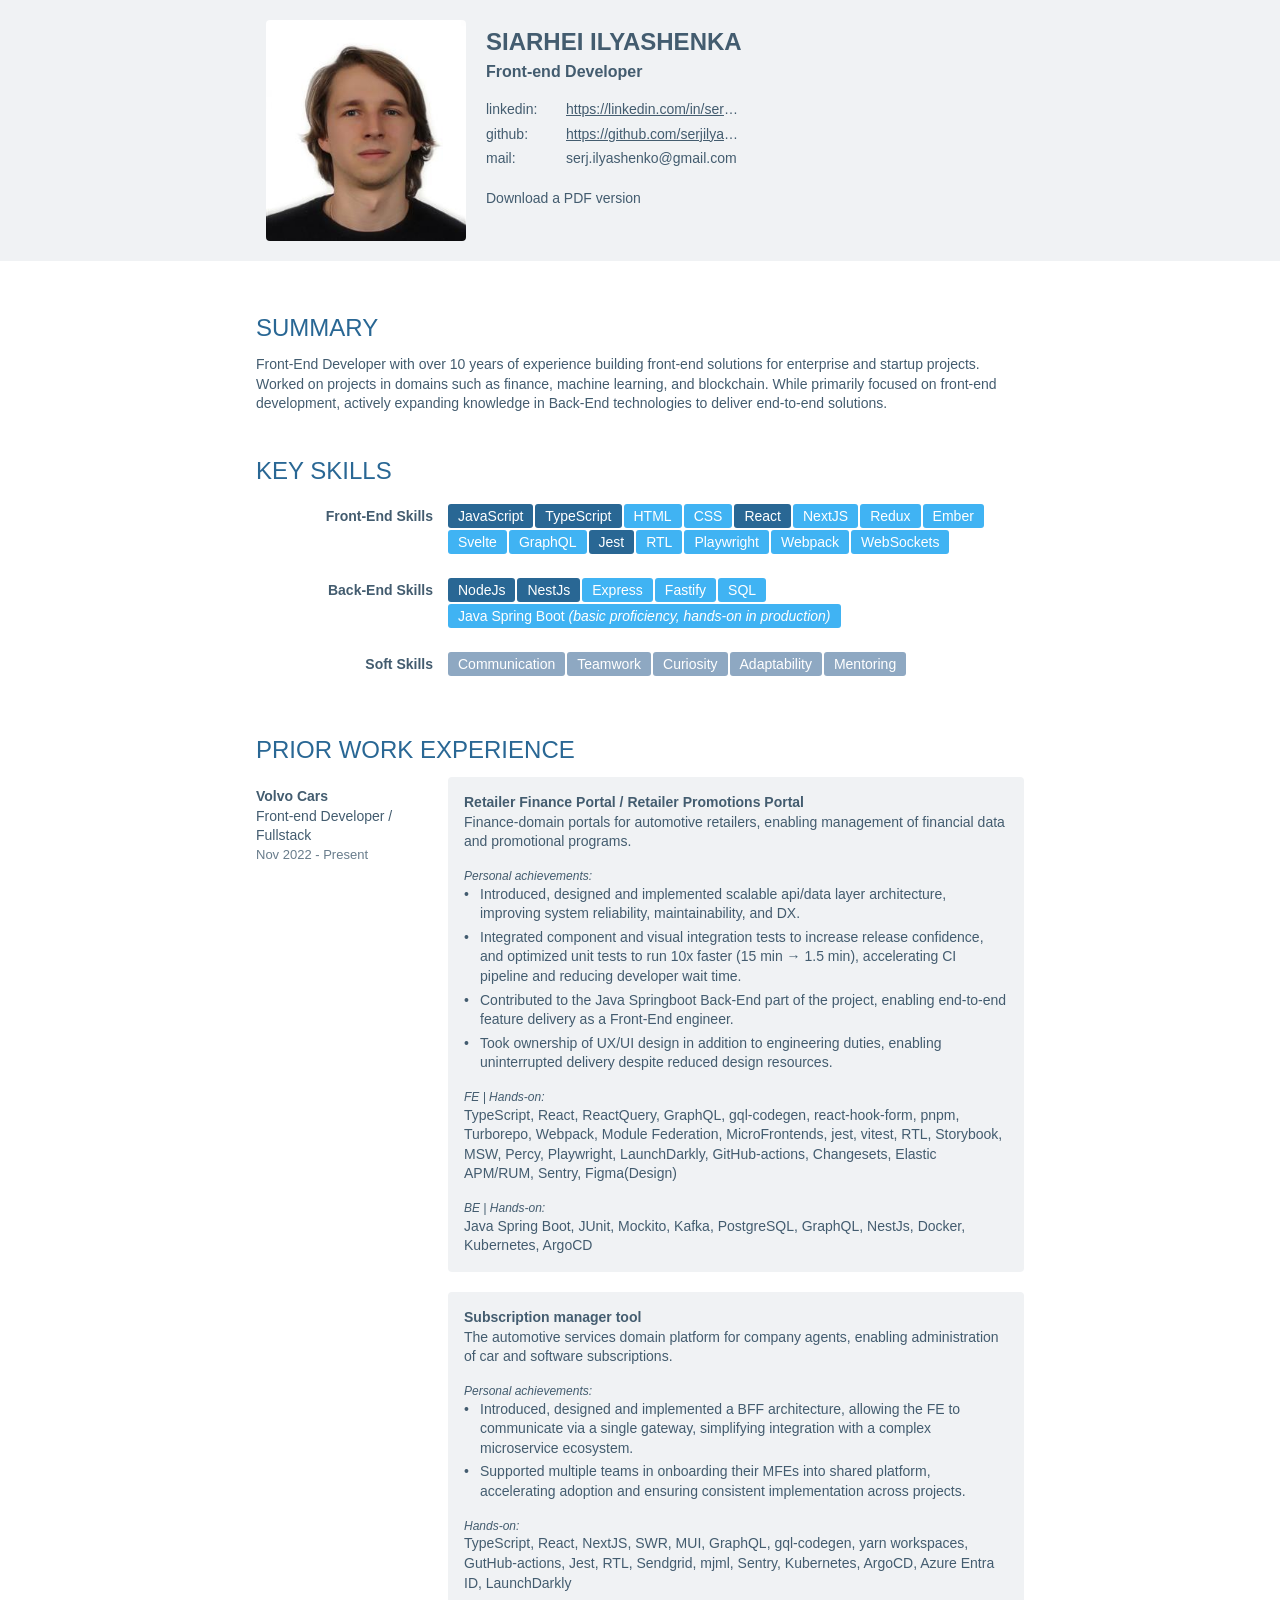
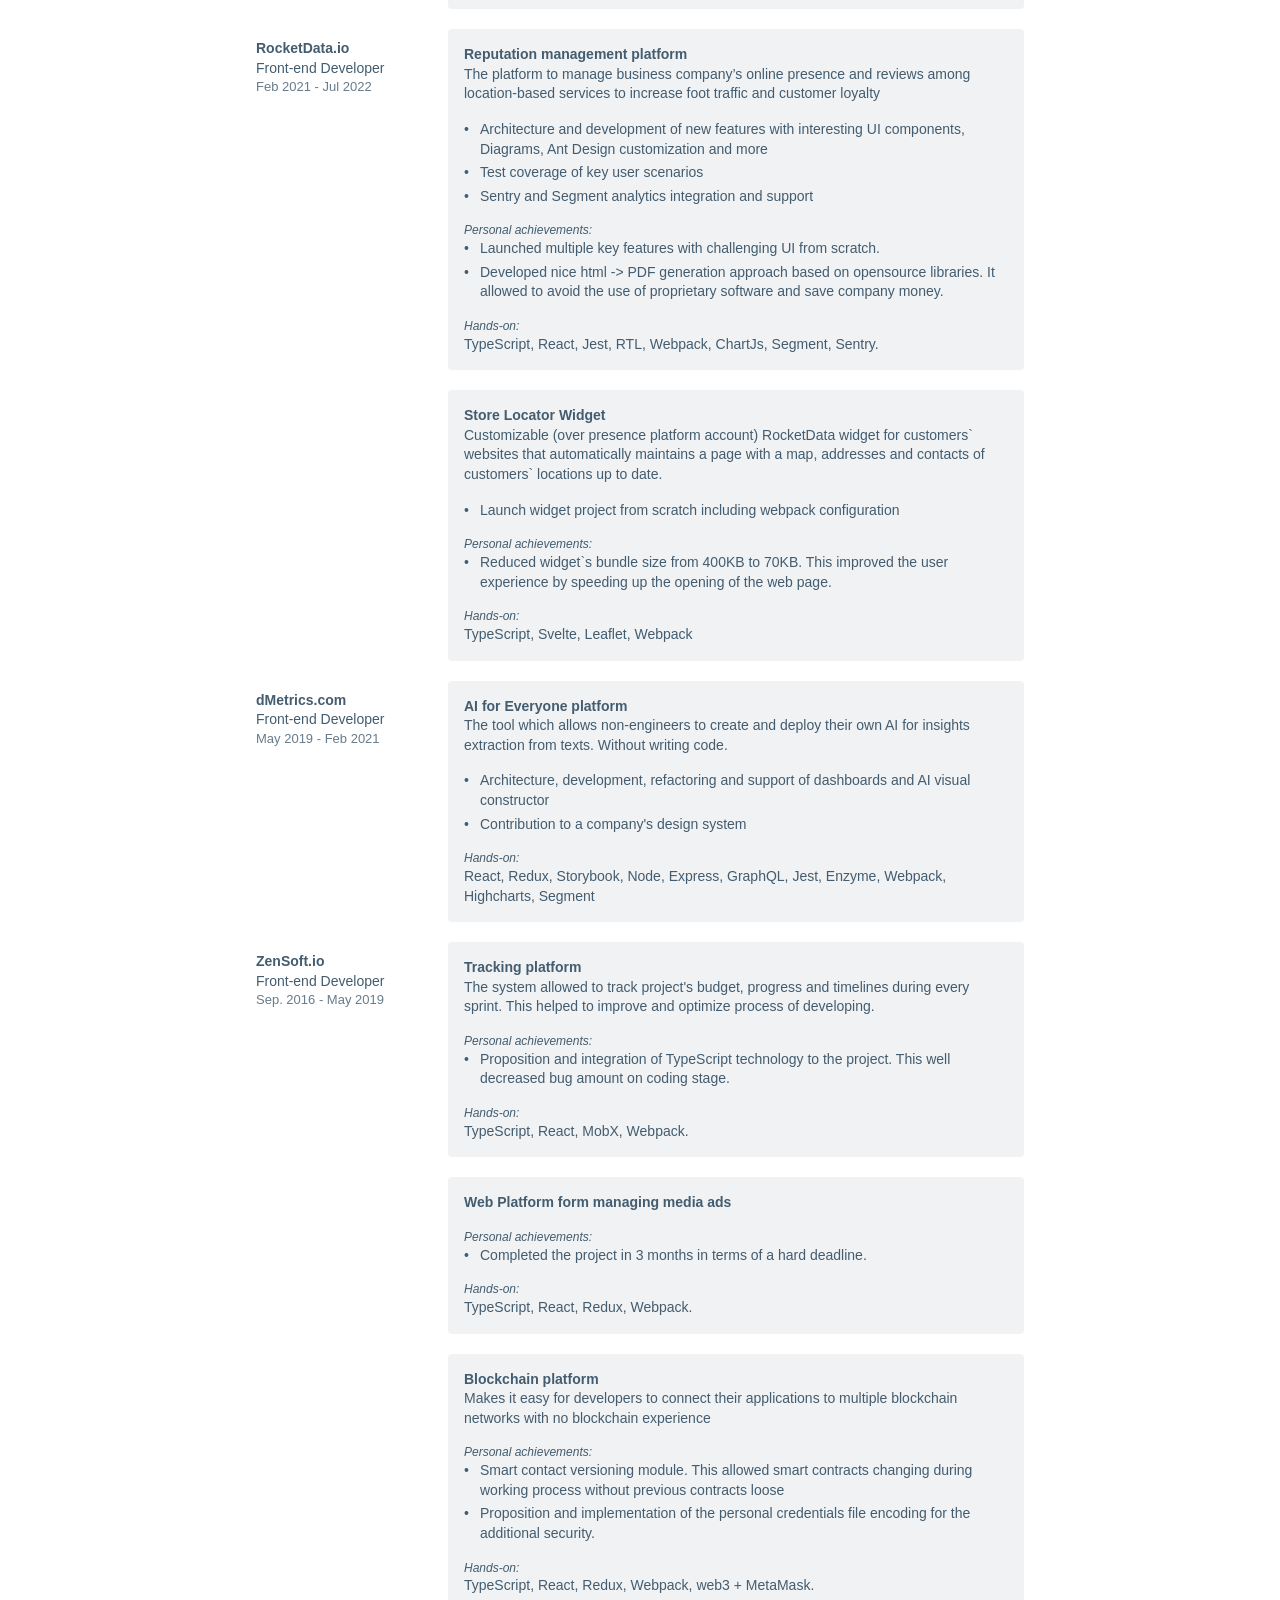
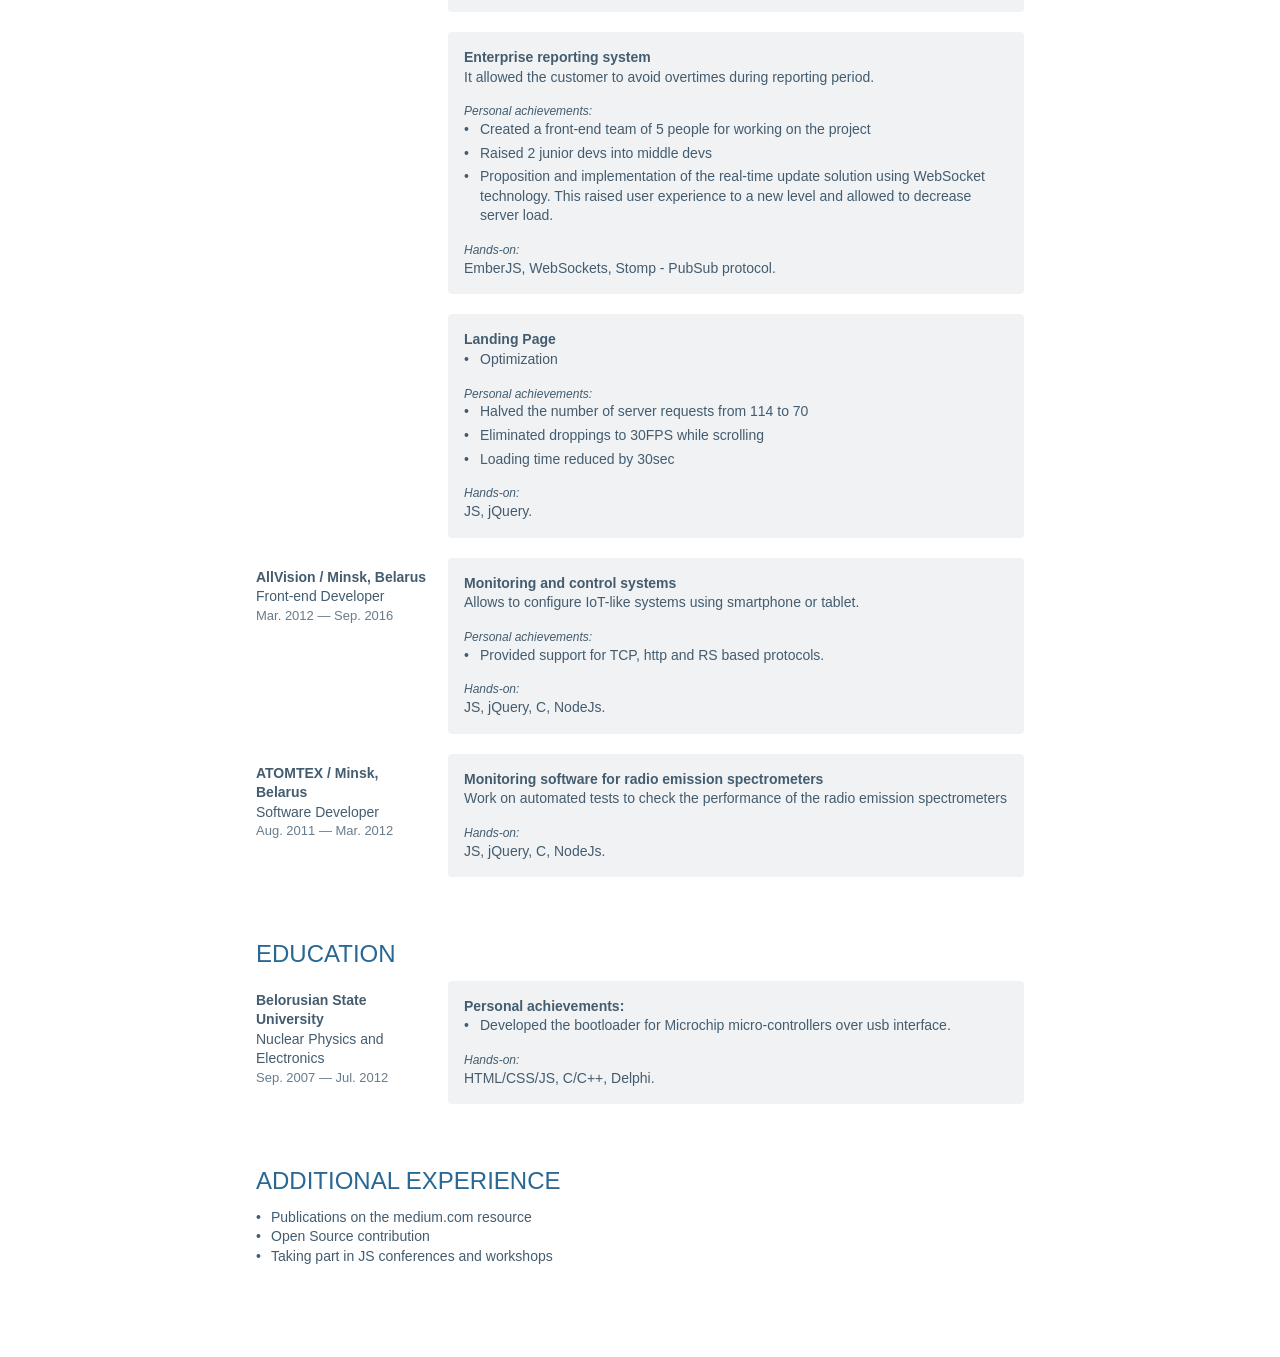
==== commit 8417705a: "add svelte as a skill" ====
--- a/index.html
+++ b/index.html
@@ -92,6 +92,7 @@
               <li class="skill-list__item">NextJS</li>
               <li class="skill-list__item">Redux</li>
               <li class="skill-list__item">Ember</li>
+              <li class="skill-list__item">Svelte</li>
               <li class="skill-list__item">GraphQL</li>
               <li class="skill-list__item skill-list__item_highlight">Jest</li>
               <li class="skill-list__item">RTL</li>
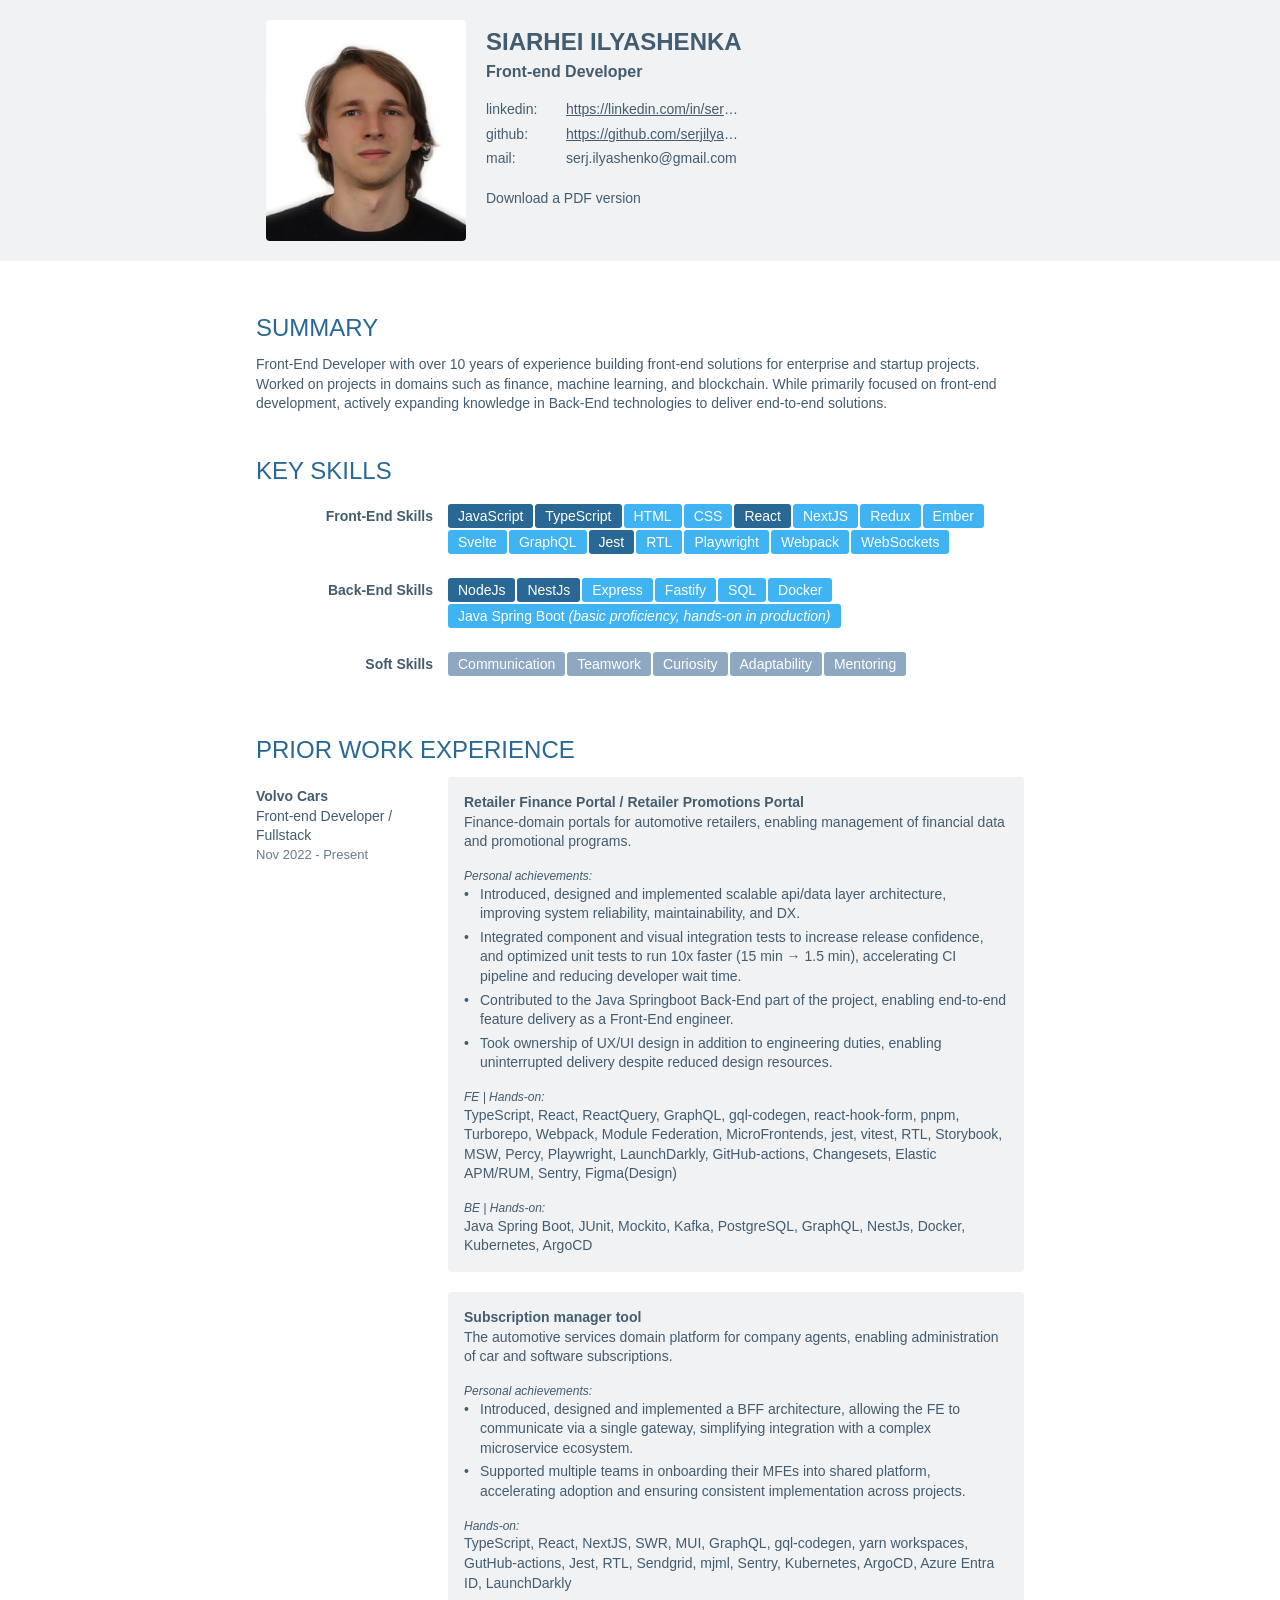
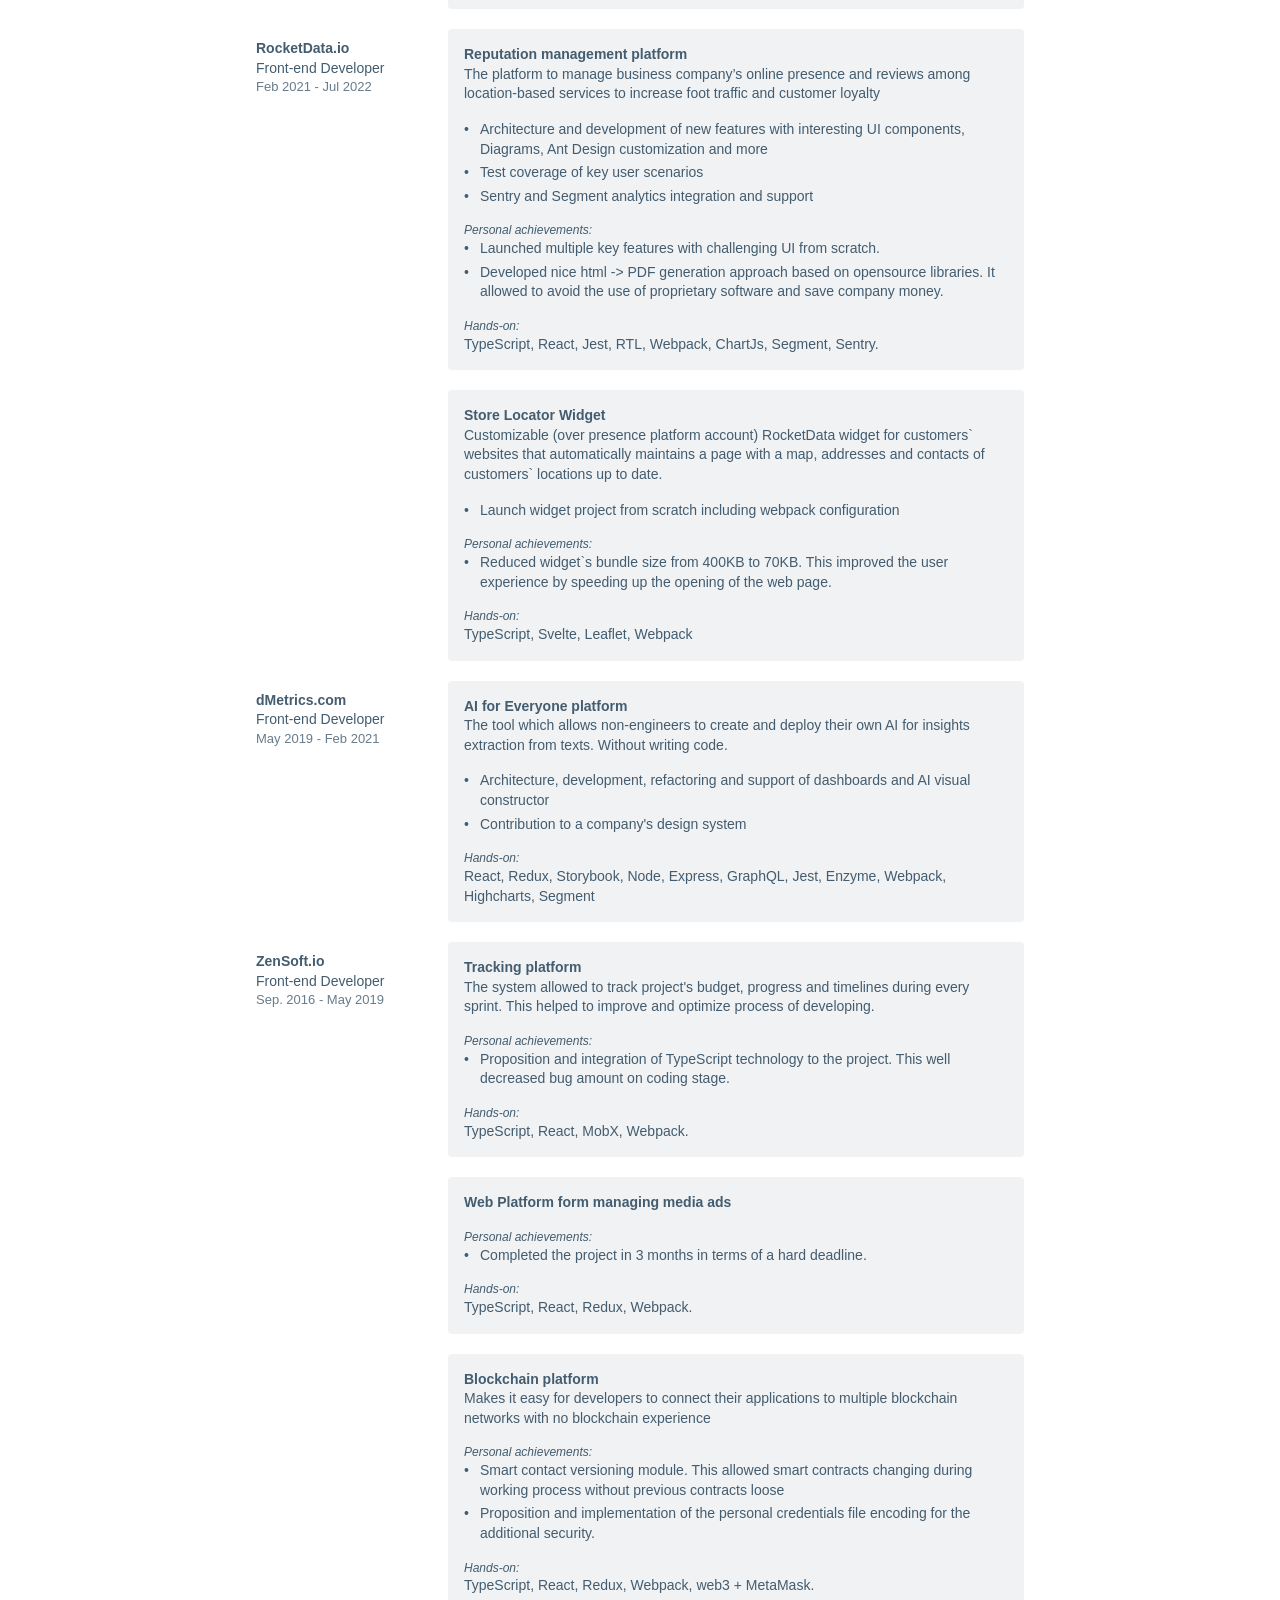
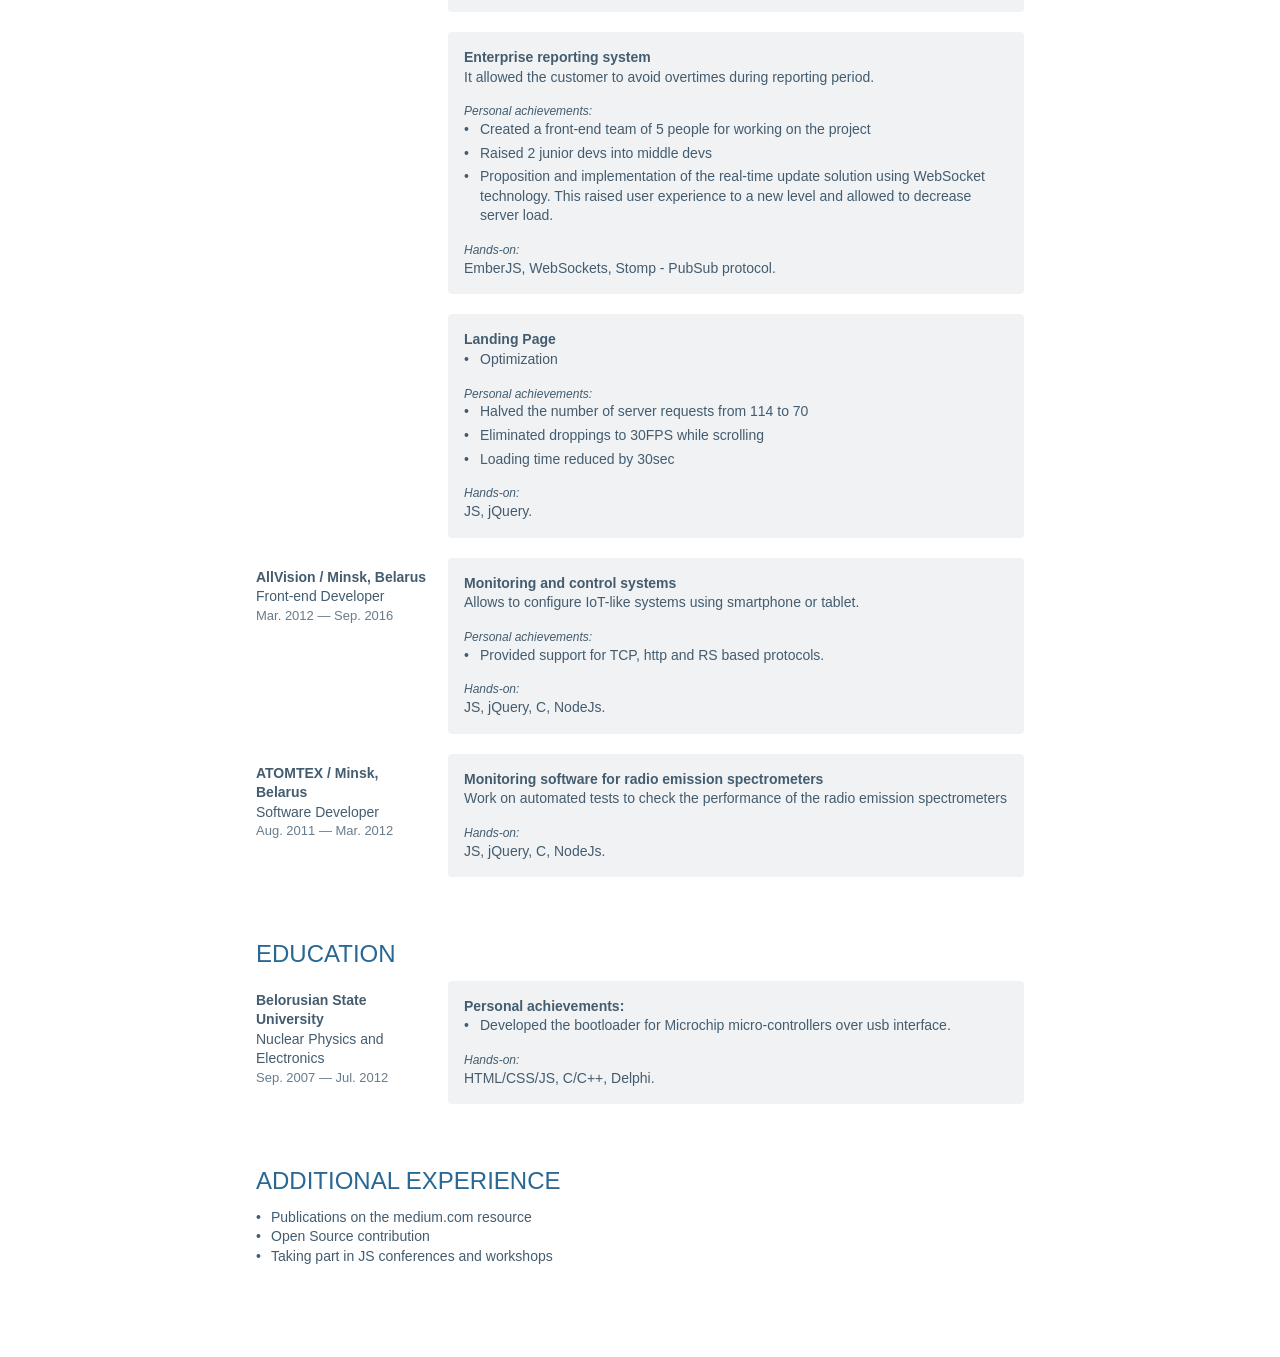
==== commit d67ed800: "add docker" ====
--- a/index.html
+++ b/index.html
@@ -120,6 +120,7 @@
               <li class="skill-list__item">Express</li>
               <li class="skill-list__item">Fastify</li>
               <li class="skill-list__item">SQL</li>
+              <li class="skill-list__item">Docker</li>
               <li class="skill-list__item">
                 Java Spring Boot <i>(basic proficiency, hands-on in production)</i>
               </li>
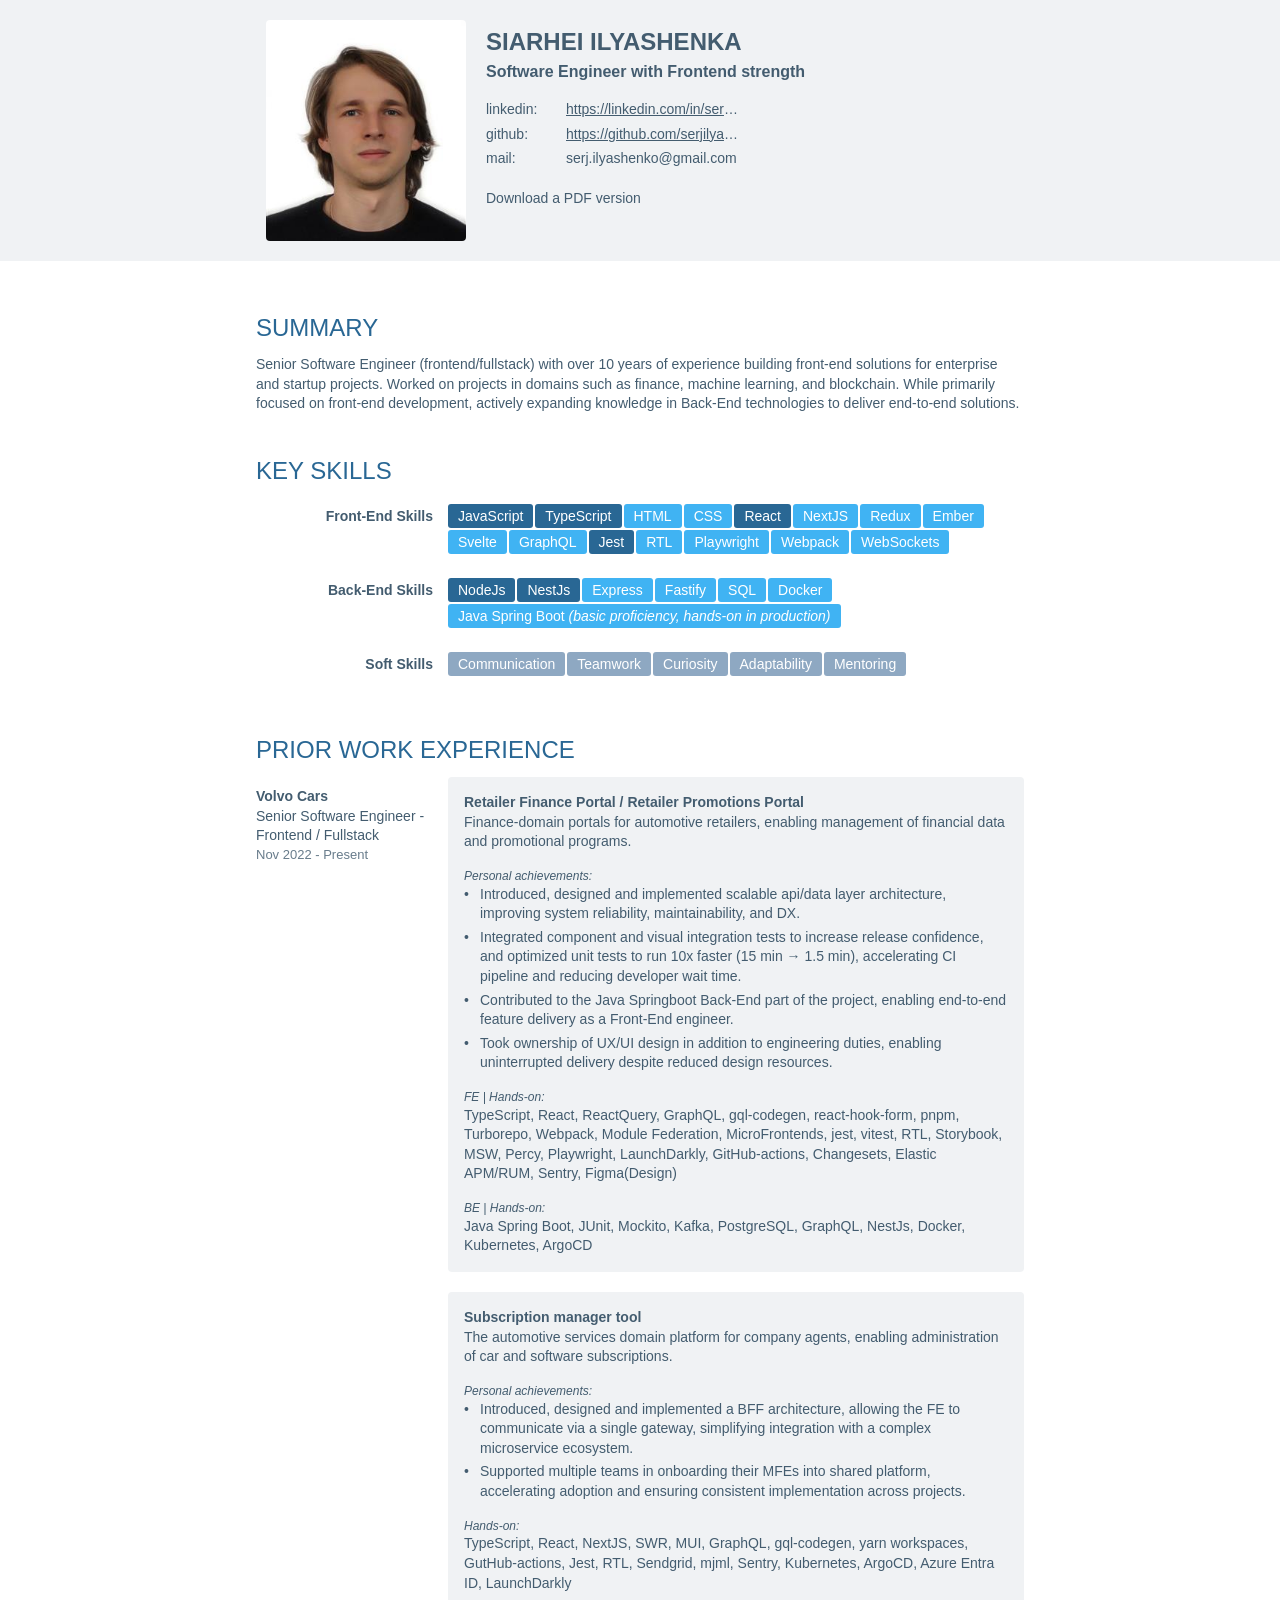
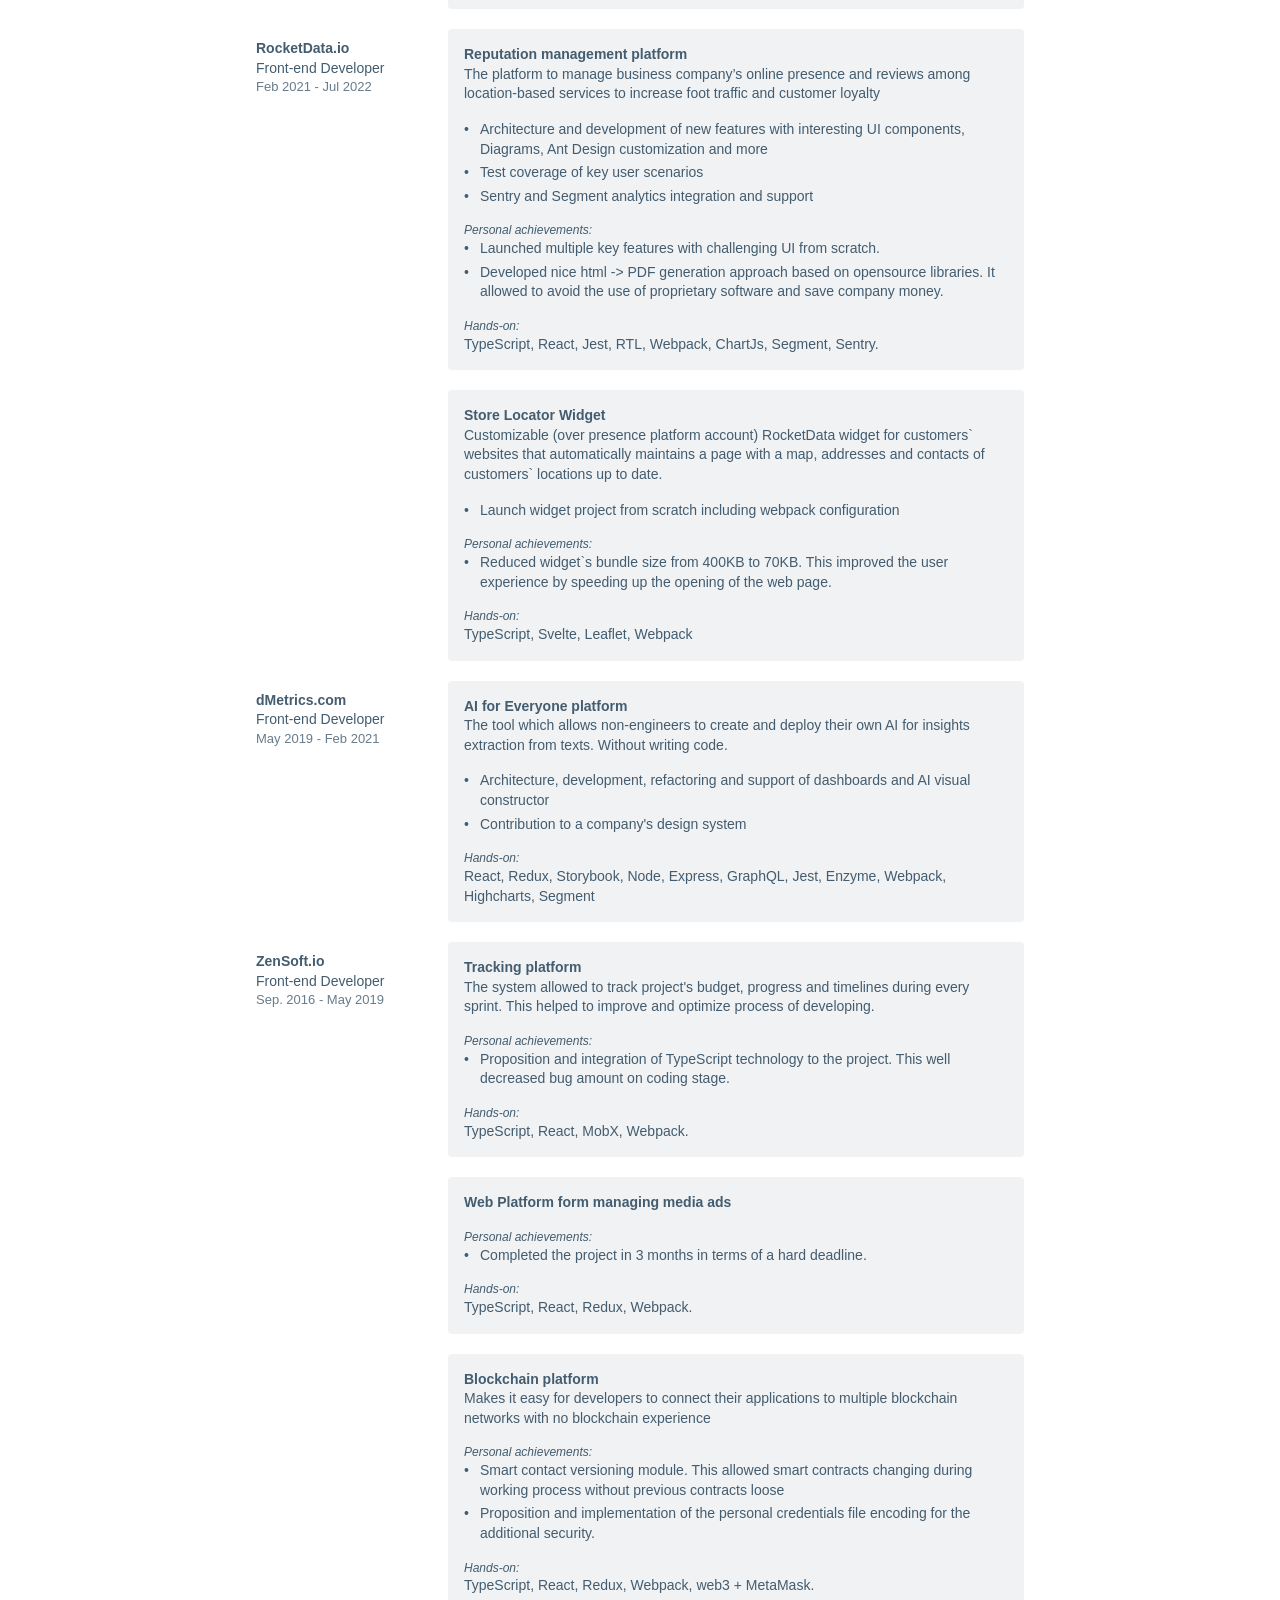
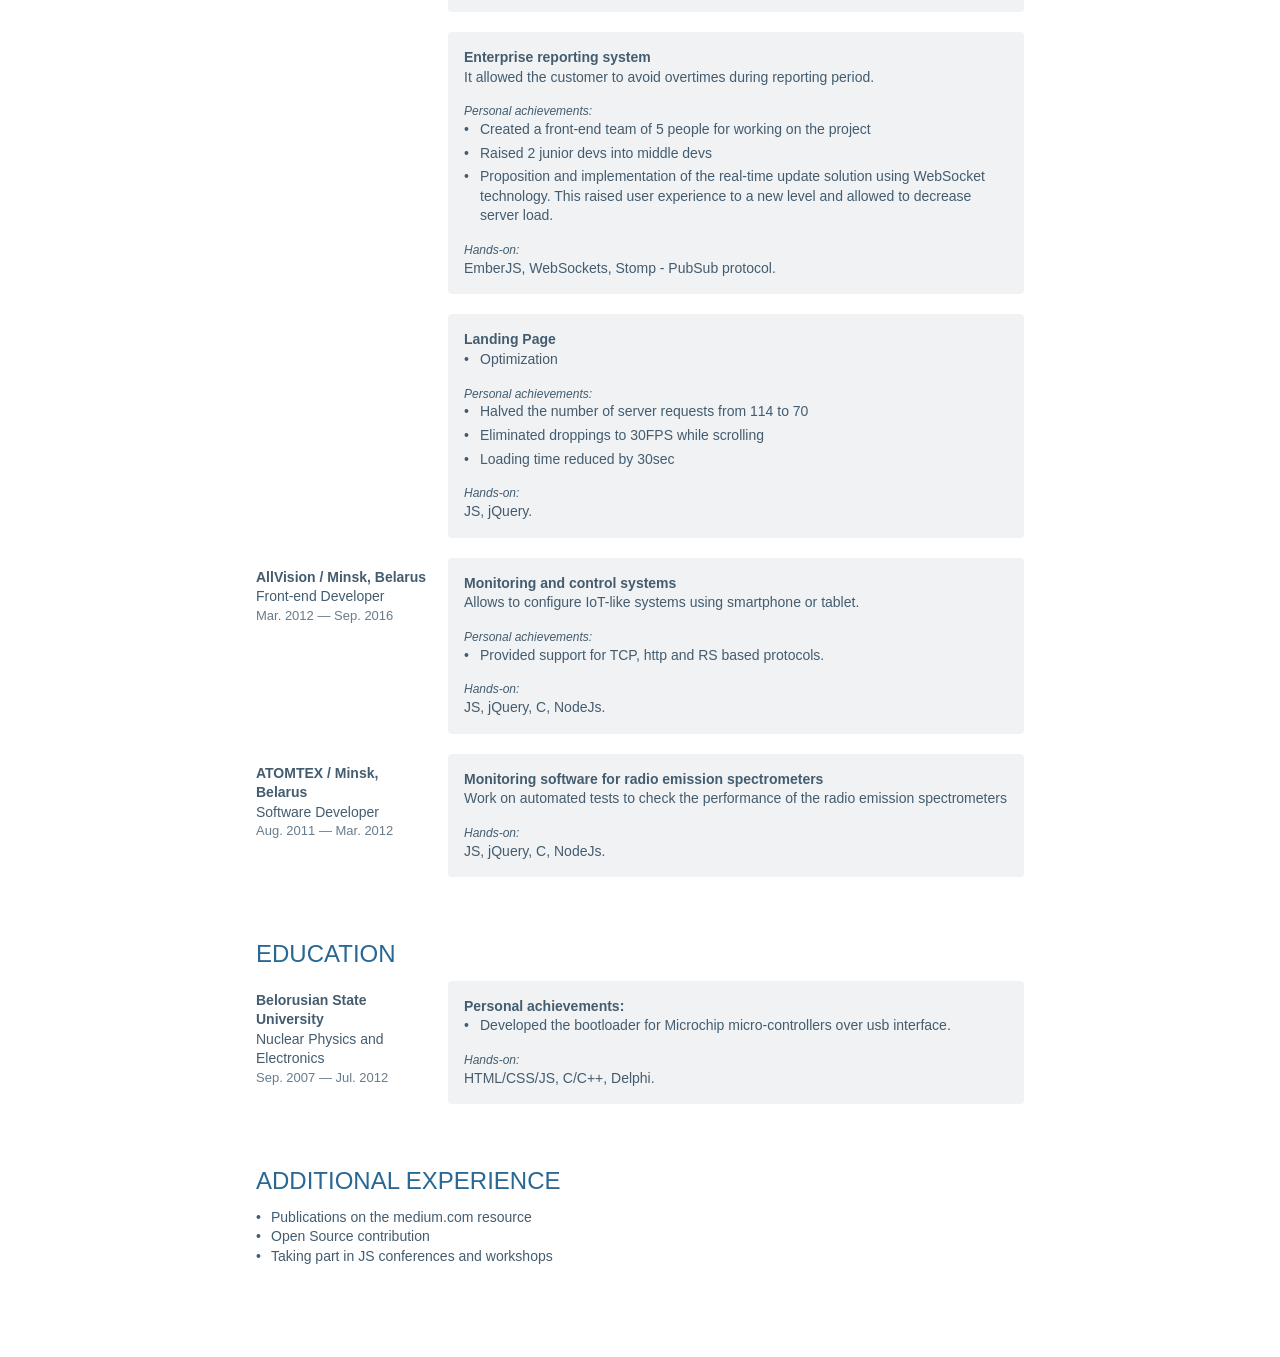
==== commit 78a2db07: "update title" ====
--- a/index.html
+++ b/index.html
@@ -4,7 +4,7 @@
   <meta charset="UTF-8"/>
   <meta name="viewport" content="width=device-width, initial-scale=1.0"/>
   <meta http-equiv="X-UA-Compatible" content="ie=edge"/>
-  <title>Siarhei Ilyashenka - Front-end developer</title>
+  <title>Siarhei Ilyashenka - Software Engineer with Frontend strength</title>
   <meta name="twitter:title" content="Sergio Ilyashenko - Online Resume">
   <meta name="twitter:description" content="Passionate UI creator 🛠️">
   <meta name="twitter:image:src" content="https://serjilyashenko.github.io/resume/preview.png">
@@ -33,7 +33,7 @@
             Siarhei Ilyashenka
           </h1>
           <p class="owner__position">
-            Front-end Developer
+            Software Engineer with Frontend strength
           </p>
           <address class="owner__contacts">
             <div class="owner__contact">
@@ -54,11 +54,10 @@
           <div class="download">
             <a
               class="download__btn"
-              href="./Siarhei%20Ilyashenka%20-%20Front-end%20developer.pdf"
+              href="./Siarhei%20Ilyashenka%20-%20Software%20Engineer%20with%20Frontend%20strength.pdf"
               target="_blank"
-              download="Siarhei Ilyashenka - Frontend developer.pdf"
-            >Download a PDF version</a
-            >
+              download="Siarhei Ilyashenka - Software Engineer.pdf"
+            >Download a PDF version</a>
           </div>
         </div>
       </div>
@@ -68,7 +67,7 @@
     <section class="topic">
       <h2 class="topic__title">Summary</h2>
       <p class="topic__content">
-        Front-End Developer with over 10 years of experience building front-end solutions for enterprise and startup projects.
+        Senior Software Engineer (frontend/fullstack) with over 10 years of experience building front-end solutions for enterprise and startup projects.
         Worked on projects in domains such as finance, machine learning, and blockchain.
         While primarily focused on front-end development, actively expanding knowledge in Back-End technologies to deliver end-to-end solutions.
       </p>
@@ -153,7 +152,7 @@
           <div class="experience__left">
             <div class="company">
               <div class="company__name">Volvo Cars</div>
-              <div class="company__position">Front-end Developer / Fullstack</div>
+              <div class="company__position">Senior Software Engineer - Frontend / Fullstack</div>
               <div class="company__dates"> Nov 2022 - Present</div>
             </div>
           </div>
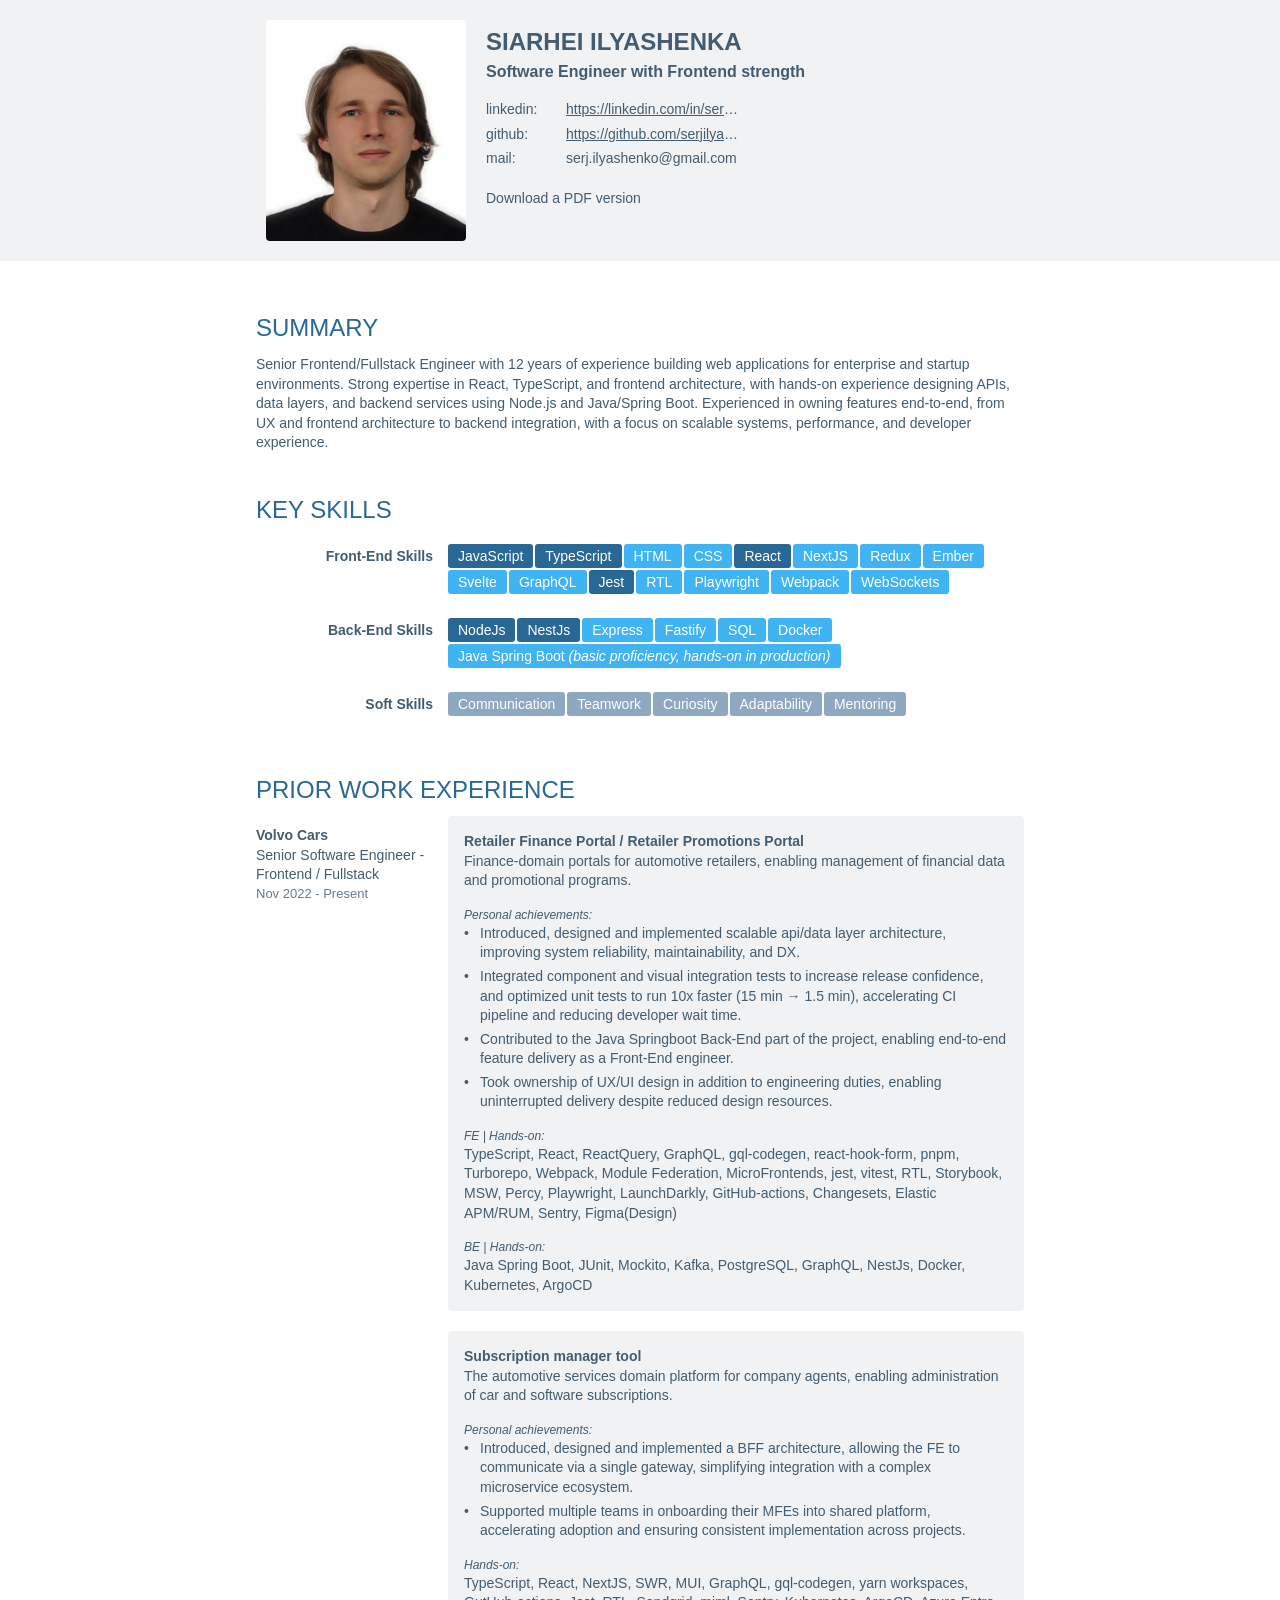
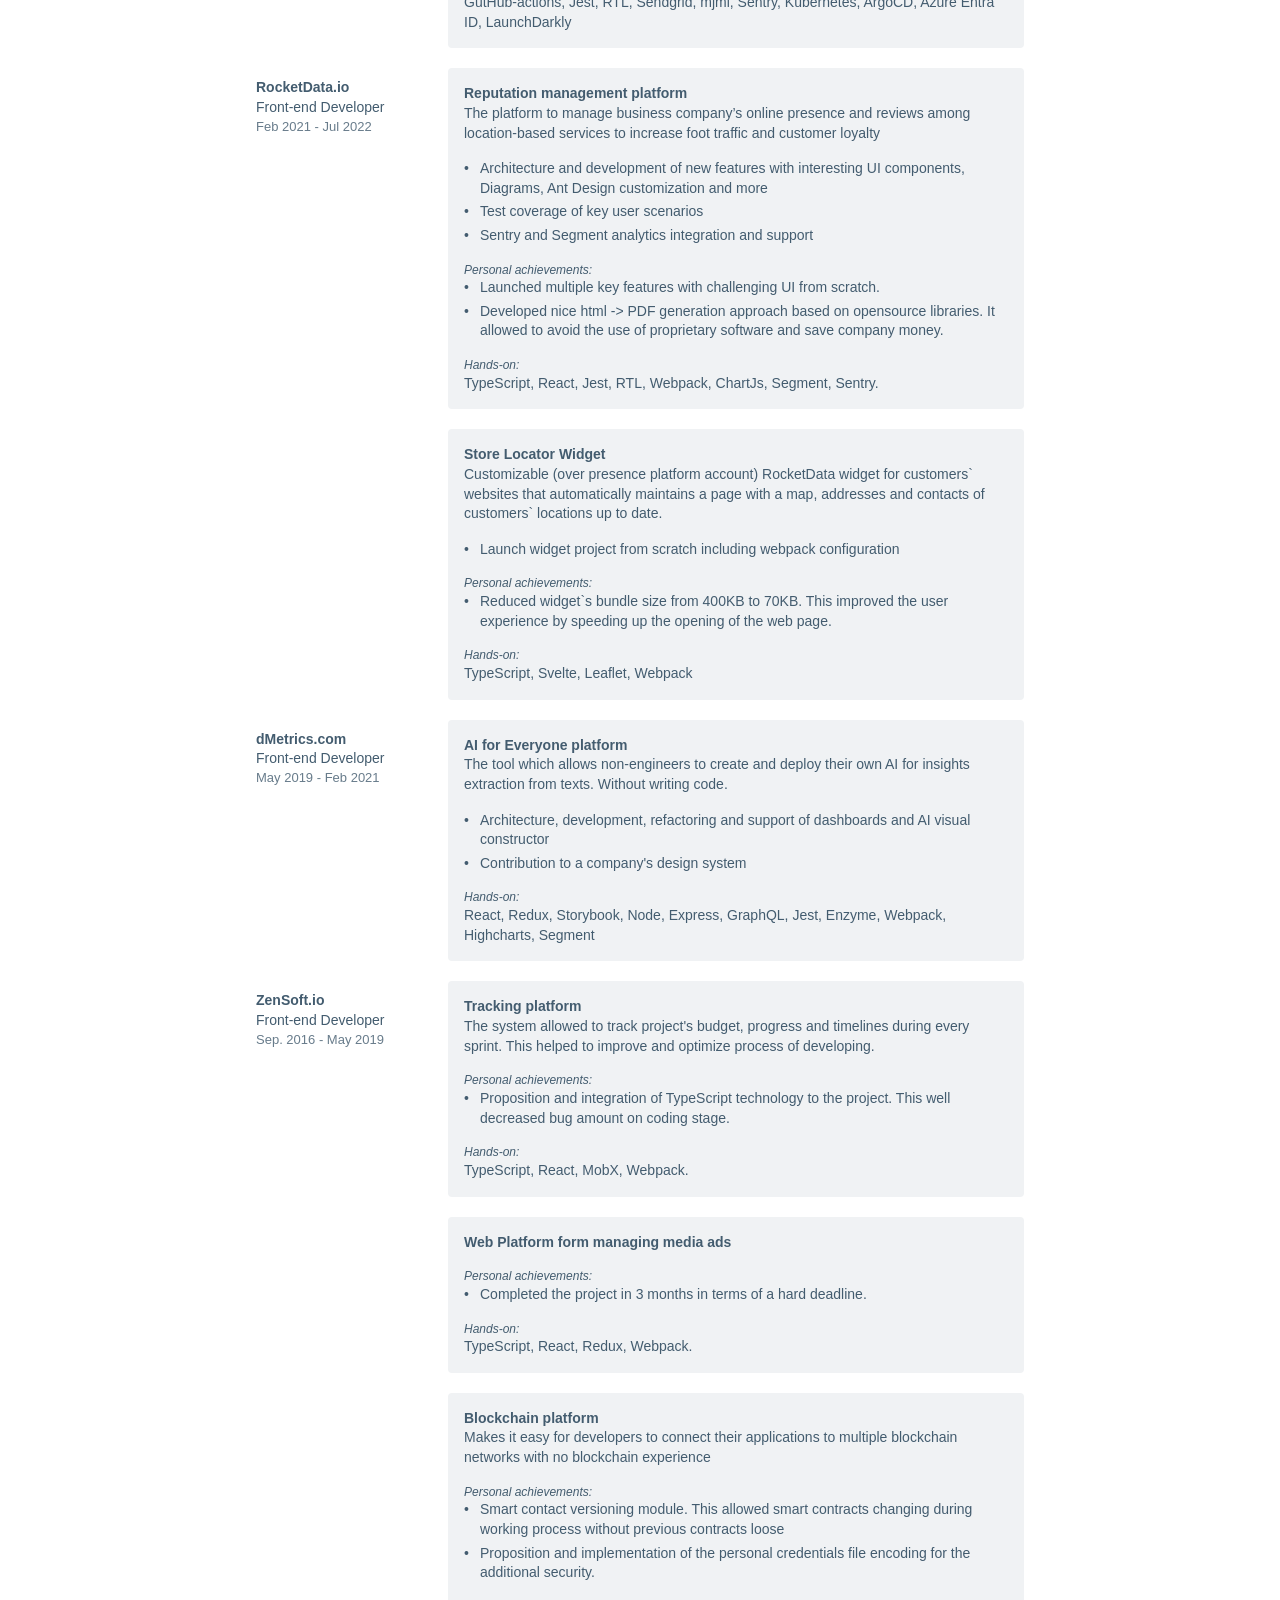
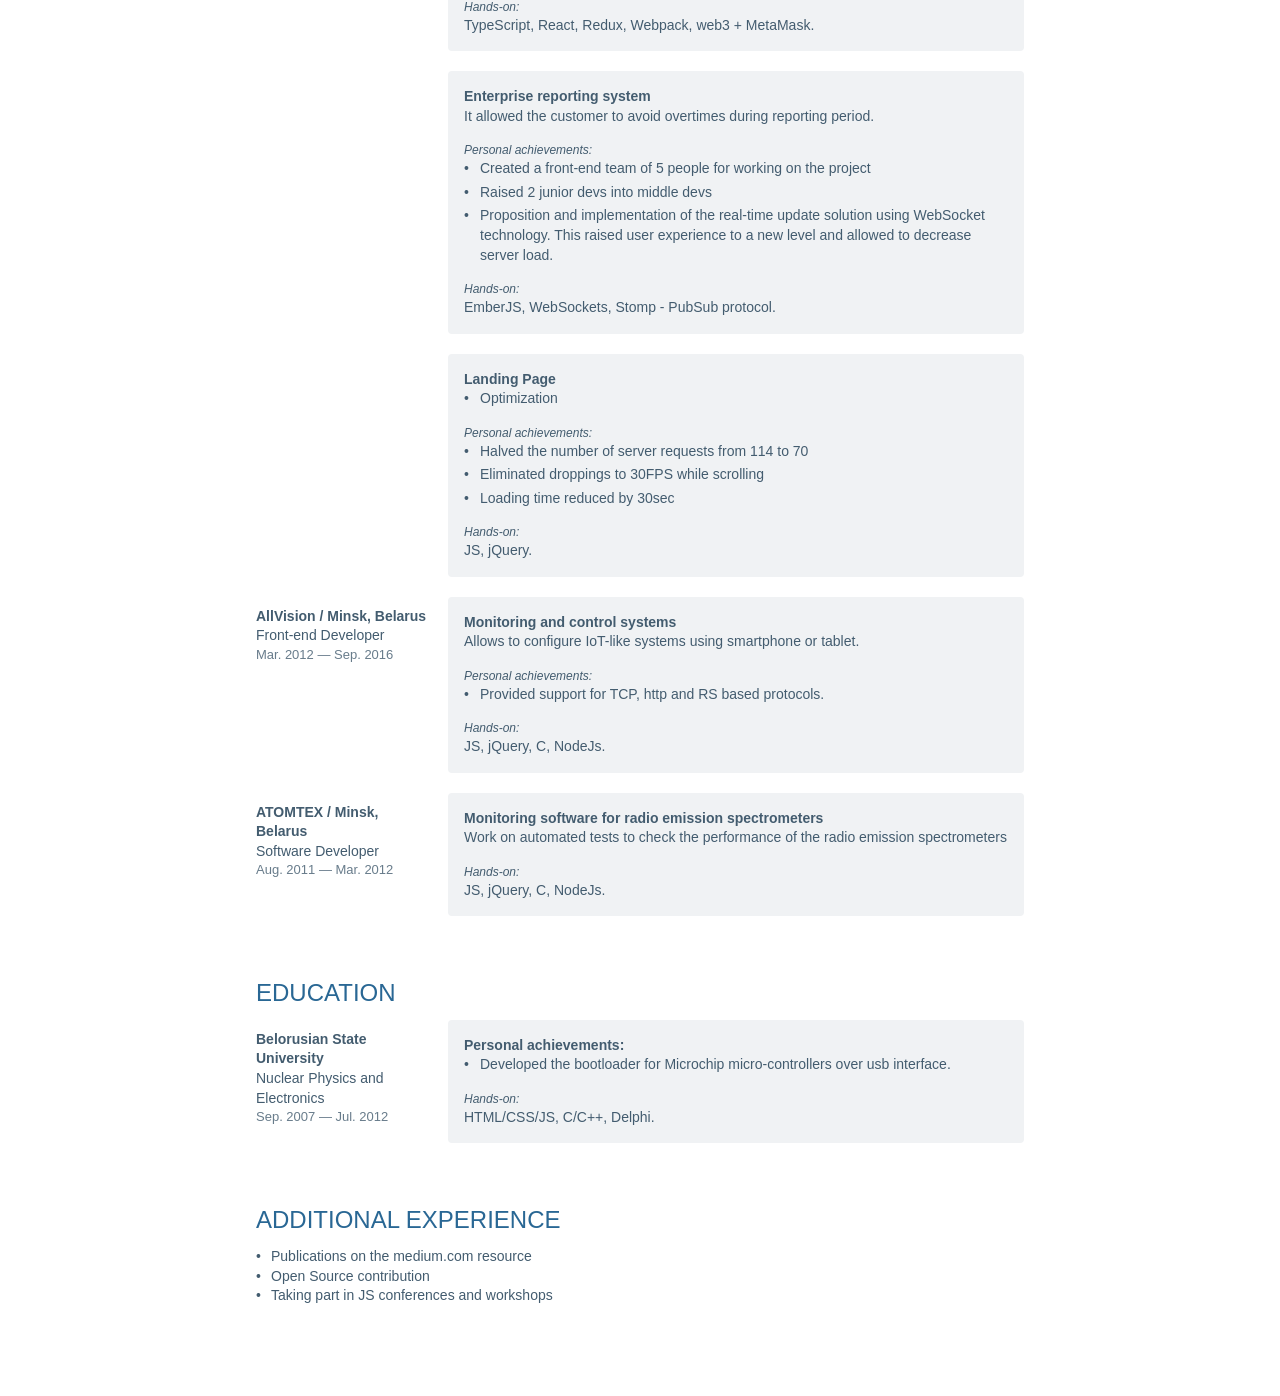
==== commit 48c2c408: "Update index.html" ====
--- a/index.html
+++ b/index.html
@@ -67,9 +67,9 @@
     <section class="topic">
       <h2 class="topic__title">Summary</h2>
       <p class="topic__content">
-        Senior Software Engineer (frontend/fullstack) with over 10 years of experience building front-end solutions for enterprise and startup projects.
-        Worked on projects in domains such as finance, machine learning, and blockchain.
-        While primarily focused on front-end development, actively expanding knowledge in Back-End technologies to deliver end-to-end solutions.
+        Senior Frontend/Fullstack Engineer with 12 years of experience building web applications for enterprise and startup environments.
+        Strong expertise in React, TypeScript, and frontend architecture, with hands-on experience designing APIs, data layers, and backend services using Node.js and Java/Spring Boot.
+        Experienced in owning features end-to-end, from UX and frontend architecture to backend integration, with a focus on scalable systems, performance, and developer experience.
       </p>
     </section>
     <section class="topic">
